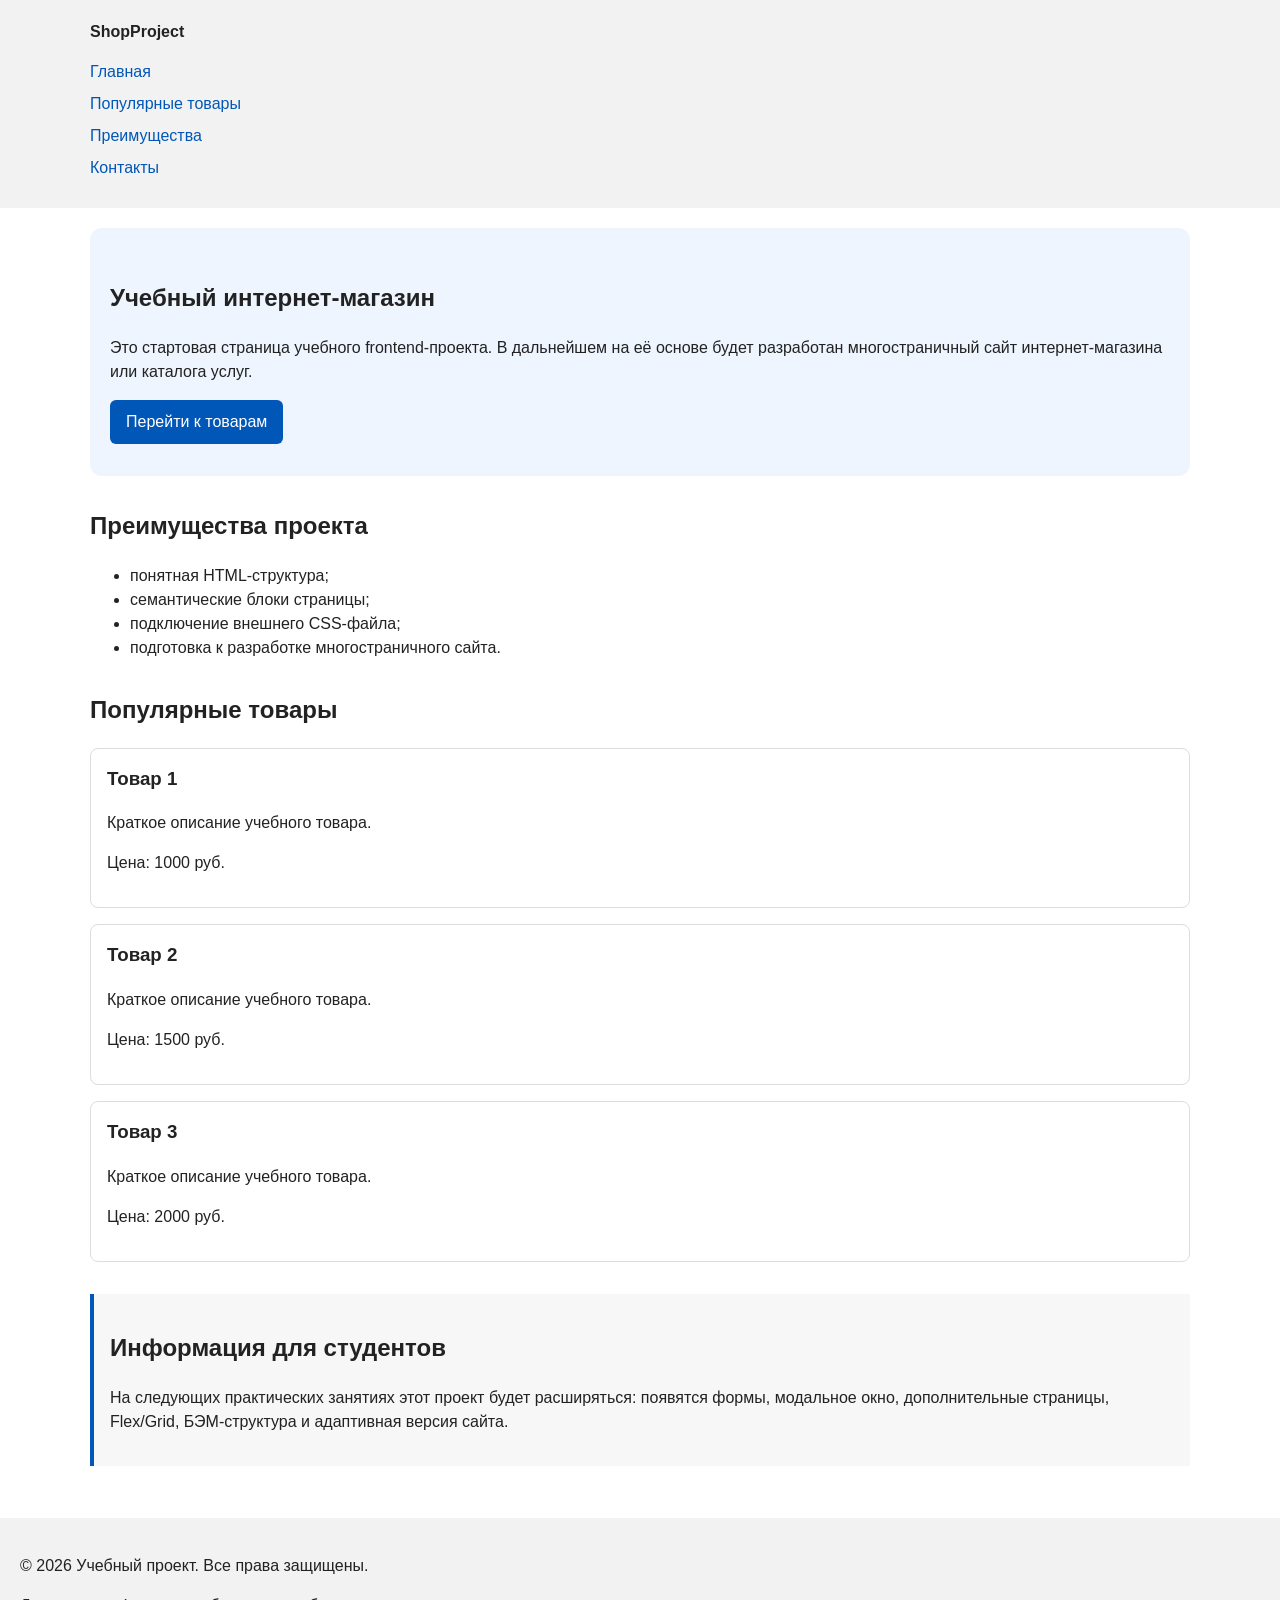
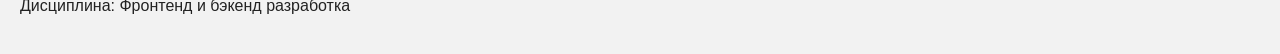
==== index.html @ 3f2da869 "feat: add semantic HTML structure and base CSS styles" ====
<!DOCTYPE html>
<html lang="ru">
<head>
  <meta charset="UTF-8">
  <meta name="viewport" content="width=device-width, initial-scale=1.0">
  <title>Каталог товаров</title>
  <link rel="stylesheet" href="css/style.css">
</head>
<body>
  <header>
    <div class="site-header">
      <a class="site-logo" href="index.html">ShopProject</a>

      <nav class="site-nav" aria-label="Основная навигация">
        <ul class="site-nav__list">
          <li><a href="index.html">Главная</a></li>
          <li><a href="#popular">Популярные товары</a></li>
          <li><a href="#advantages">Преимущества</a></li>
          <li><a href="#contacts">Контакты</a></li>
        </ul>
      </nav>
    </div>
  </header>

  <main>
    <!-- Основное содержимое страницы -->
    <section class="hero">
      <h1>Учебный интернет-магазин</h1>
        <p>
          Это стартовая страница учебного frontend-проекта.
          В дальнейшем на её основе будет разработан многостраничный сайт
          интернет-магазина или каталога услуг.
        </p>
      <a class="button" href="#popular">Перейти к товарам</a>
    </section>

    <section class="section" id="advantages">
      <h2>Преимущества проекта</h2>

      <ul class="advantages-list">
        <li>понятная HTML-структура;</li>
        <li>семантические блоки страницы;</li>
        <li>подключение внешнего CSS-файла;</li>
        <li>подготовка к разработке многостраничного сайта.</li>
      </ul>
    </section>
    
    <section class="section" id="popular">
      <h2>Популярные товары</h2>

      <article class="product-card">
        <h3>Товар 1</h3>
        <p>Краткое описание учебного товара.</p>
        <p>Цена: 1000 руб.</p>
      </article>

      <article class="product-card">
        <h3>Товар 2</h3>
        <p>Краткое описание учебного товара.</p>
        <p>Цена: 1500 руб.</p>
      </article>

      <article class="product-card">
        <h3>Товар 3</h3>
        <p>Краткое описание учебного товара.</p>
        <p>Цена: 2000 руб.</p>
      </article>
    </section>

    <aside class="aside-info">
      <h2>Информация для студентов</h2>
      <p>
        На следующих практических занятиях этот проект будет расширяться:
        появятся формы, модальное окно, дополнительные страницы, Flex/Grid,
        БЭМ-структура и адаптивная версия сайта.
      </p>
    </aside>

  </main>

  <footer id="contacts">
    <p>&copy; 2026 Учебный проект. Все права защищены.</p>
    <p>Дисциплина: Фронтенд и бэкенд разработка</p>
  </footer>
</body>
</html>
---- css/style.css ----
/* 
  Универсальное правило для всех элементов.
  border-box делает расчёт размеров более понятным:
  width включает content, padding и border.
*/
* {
  box-sizing: border-box;
}

/*
  Убираем стандартный внешний отступ браузера у body.
  Без этого вокруг страницы может появиться белая рамка.
*/
body {
  margin: 0;
  font-family: Arial, sans-serif;
  line-height: 1.5;
  color: #222222;
  background-color: #ffffff;
}

/*
  Задаём внутренние отступы для основных областей страницы.
  Это делает содержимое визуально отделённым от краёв окна браузера.
*/
header,
main,
footer {
  padding: 20px;
}

/*
  Оформляем шапку страницы.
  Пока используется простой светло-серый фон.
*/
header {
  background-color: #f2f2f2;
}

/*
  Оформляем подвал страницы тем же фоном,
  чтобы визуально отделить его от основного содержимого.
*/
footer {
  background-color: #f2f2f2;
}

/*
  Ограничиваем ширину содержимого шапки,
  чтобы оно не растягивалось слишком сильно на широких экранах.
*/
.site-header {
  max-width: 1100px;
  margin: 0 auto;
}

/*
  Оформляем текстовый логотип.
*/
.site-logo {
  font-weight: bold;
  text-decoration: none;
  color: #222222;
}

/*
  Убираем стандартные отступы и маркеры списка навигации.
*/
.site-nav__list {
  padding: 0;
  margin: 16px 0 0;
  list-style: none;
}

/*
  Добавляем расстояние между пунктами меню.
*/
.site-nav__list li {
  margin-bottom: 8px;
}

/*
  Оформляем ссылки меню.
*/
.site-nav__list a {
  color: #0057b8;
  text-decoration: none;
}

/*
  При наведении мыши подчёркиваем ссылку.
  Подробно состояния интерфейса будут рассмотрены в практической работе 1.7.
*/
.site-nav__list a:hover {
  text-decoration: underline;
}

/*
  Hero-блок — первый крупный блок страницы.
  Он визуально отделяется от остальных разделов фоном и отступами.
*/
.hero {
  max-width: 1100px;
  margin: 0 auto 32px;
  padding: 32px 20px;
  background-color: #eef5ff;
  border-radius: 12px;
}

/*
  Общий класс для разделов страницы.
*/
.section {
  max-width: 1100px;
  margin: 0 auto 32px;
}

/*
  Убираем лишний верхний отступ у заголовков разделов.
*/
.section h2 {
  margin-top: 0;
}

/*
  Карточка товара — самостоятельный блок.
  На следующих занятиях карточки будут доработаны и выстроены в сетку.
*/
.product-card {
  margin-bottom: 16px;
  padding: 16px;
  border: 1px solid #dddddd;
  border-radius: 8px;
  background-color: #ffffff;
}

/*
  Убираем лишний верхний отступ у заголовка карточки.
*/
.product-card h3 {
  margin-top: 0;
}

/*
  Пока это обычная ссылка, но визуально она оформляется как кнопка.
*/
.button {
  display: inline-block;
  padding: 10px 16px;
  color: #ffffff;
  background-color: #0057b8;
  text-decoration: none;
  border-radius: 6px;
}

/*
  Простое состояние наведения для кнопки.
*/
.button:hover {
  background-color: #003f86;
}

/*
  Дополнительный информационный блок.
*/
.aside-info {
  max-width: 1100px;
  margin: 0 auto 32px;
  padding: 16px;
  border-left: 4px solid #0057b8;
  background-color: #f7f7f7;
}
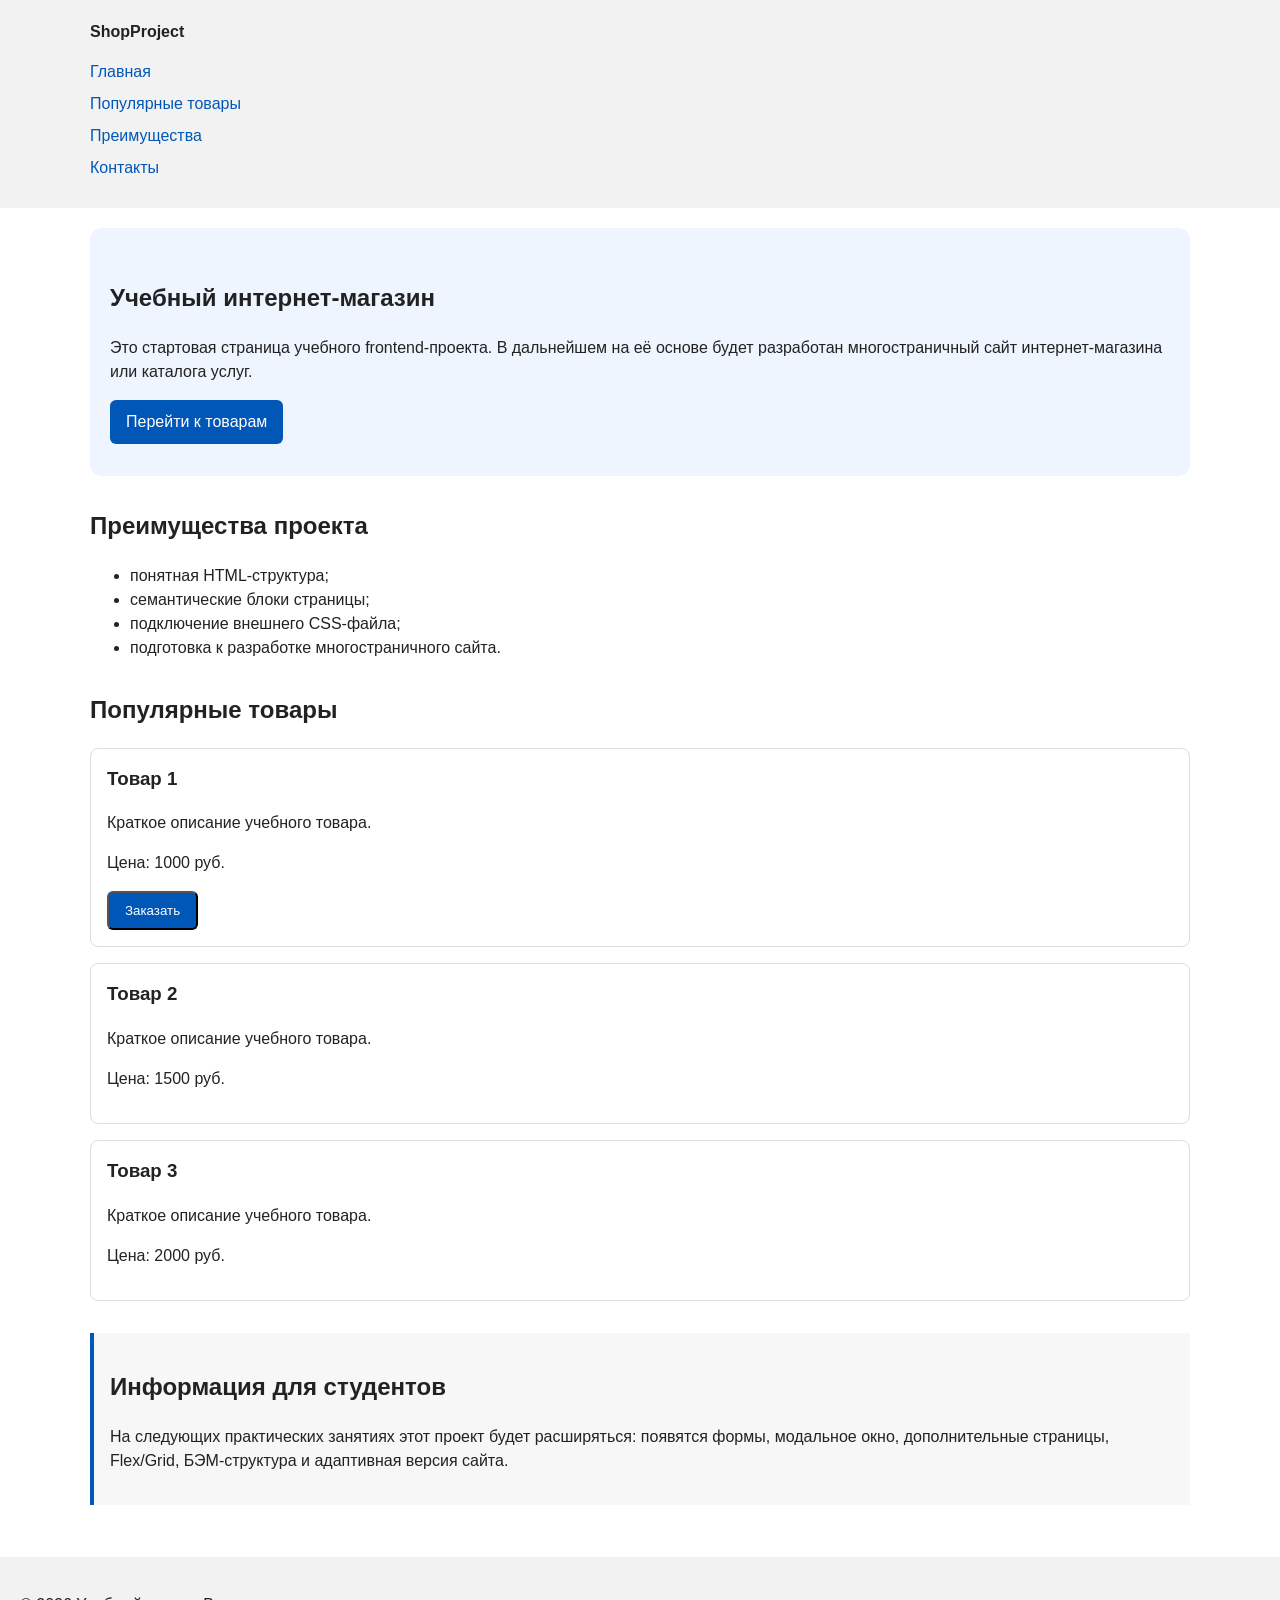
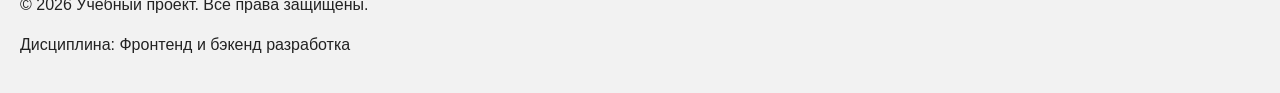
==== commit 4b81dcc9: "feat: add order form modal and validation" ====
--- a/index.html
+++ b/index.html
@@ -5,6 +5,7 @@
   <meta name="viewport" content="width=device-width, initial-scale=1.0">
   <title>Каталог товаров</title>
   <link rel="stylesheet" href="css/style.css">
+  <script src="js/main.js" defer></script>
 </head>
 <body>
   <header>
@@ -52,6 +53,10 @@
         <h3>Товар 1</h3>
         <p>Краткое описание учебного товара.</p>
         <p>Цена: 1000 руб.</p>
+        <button class="button product-card__button" type="button" data-product="Товар 1">
+          Заказать
+        </button>
+
       </article>
 
       <article class="product-card">
@@ -82,5 +87,103 @@
     <p>&copy; 2026 Учебный проект. Все права защищены.</p>
     <p>Дисциплина: Фронтенд и бэкенд разработка</p>
   </footer>
+
+  <dialog class="order-dialog" id="order-dialog" aria-labelledby="order-dialog-title">
+    <h2 id="order-dialog-title">Оформление заявки</h2>
+
+    <form class="order-form" id="order-form" action="#" method="post" novalidate>
+      <input id="selected-product" name="selected-product" type="hidden">
+
+      <div class="form-field">
+        <label for="order-name">Имя</label>
+        <input
+          id="order-name"
+          name="name"
+          type="text"
+          placeholder="Введите ваше имя"
+          minlength="2"
+          autocomplete="given-name"
+          required
+        >
+      </div>
+
+      <div class="form-field">
+        <label for="order-email">E-mail</label>
+        <input
+          id="order-email"
+          name="email"
+          type="email"
+          placeholder="example@mail.ru"
+          autocomplete="email"
+          required
+        >
+      </div>
+
+      <div class="form-field">
+        <label for="order-phone">Телефон</label>
+        <input
+          id="order-phone"
+          name="phone"
+          type="tel"
+          inputmode="tel"
+          placeholder="+7 (900) 000-00-00"
+          pattern="^\+7 \(\d{3}\) \d{3}-\d{2}-\d{2}$"
+          required
+        >
+        <small>Формат: +7 (900) 000-00-00</small>
+      </div>
+
+      <div class="form-field">
+        <label for="order-date">Дата связи</label>
+        <input
+          id="order-date"
+          name="date"
+          type="date"
+        >
+      </div>
+
+      <div class="form-field">
+        <label for="order-topic">Тема заявки</label>
+        <select id="order-topic" name="topic" required>
+          <option value="">Выберите тему</option>
+          <option value="product">Заказ товара</option>
+          <option value="consultation">Консультация</option>
+          <option value="delivery">Доставка</option>
+        </select>
+      </div>
+
+      <div class="form-field">
+        <label for="order-comment">Комментарий</label>
+        <textarea
+          id="order-comment"
+          name="comment"
+          rows="4"
+          placeholder="Укажите дополнительную информацию"
+        ></textarea>
+      </div>
+
+      <div class="form-field form-field--checkbox">
+        <label>
+          <input
+            id="order-agreement"
+            name="agreement"
+            type="checkbox"
+            required
+          >
+          Я согласен на обработку данных
+        </label>
+      </div>
+
+      <div class="form-actions">
+        <button type="button" id="close-order-dialog">Закрыть</button>
+        <button type="submit">Отправить заявку</button>
+      </div>
+    </form>
+  </dialog>
+
+  <p class="success-message" id="success-message" hidden>
+    Форма успешно отправлена!
+  </p>
+
 </body>
 </html>
--- a/css/style.css
+++ b/css/style.css
@@ -171,3 +171,105 @@
   background-color: #f7f7f7;
 }
 
+/*
+  Модальное окно.
+  Элемент dialog сам умеет открываться поверх страницы.
+*/
+.order-dialog {
+  width: min(100% - 32px, 560px);
+  padding: 24px;
+  border: none;
+  border-radius: 12px;
+}
+
+/*
+  Затемнение фона за модальным окном.
+*/
+.order-dialog::backdrop {
+  background-color: rgba(0, 0, 0, 0.5);
+}
+
+/*
+  Поле формы.
+  Каждый блок получает нижний отступ.
+*/
+.form-field {
+  margin-bottom: 16px;
+}
+
+/*
+  Подпись поля.
+*/
+.form-field label {
+  display: block;
+  margin-bottom: 6px;
+}
+
+/*
+  Основные поля формы.
+*/
+.form-field input,
+.form-field select,
+.form-field textarea {
+  width: 100%;
+  padding: 10px 12px;
+  border: 1px solid #cccccc;
+  border-radius: 6px;
+  font: inherit;
+}
+
+/*
+  Checkbox не должен занимать всю ширину.
+*/
+.form-field input[type="checkbox"] {
+  width: auto;
+}
+
+/*
+  Подсказка под полем телефона.
+*/
+.form-field small {
+  display: block;
+  margin-top: 4px;
+  color: #666666;
+}
+
+/*
+  Видимый фокус для клавиатурной навигации.
+*/
+.form-field input:focus-visible,
+.form-field select:focus-visible,
+.form-field textarea:focus-visible,
+.form-actions button:focus-visible {
+  outline: 2px solid #0057b8;
+  outline-offset: 2px;
+}
+
+/*
+  Подсветка ошибочных полей.
+  Атрибут aria-invalid будет добавляться через JavaScript.
+*/
+[aria-invalid="true"] {
+  border-color: #b00020;
+}
+
+/*
+  Кнопки формы.
+*/
+.form-actions {
+  display: flex;
+  gap: 12px;
+  margin-top: 20px;
+}
+
+/*
+  Сообщение об успешной отправке.
+*/
+.success-message {
+  max-width: 1100px;
+  margin: 24px auto;
+  padding: 16px;
+  border-left: 4px solid #168a2f;
+  background-color: #eefaf0;
+}
+
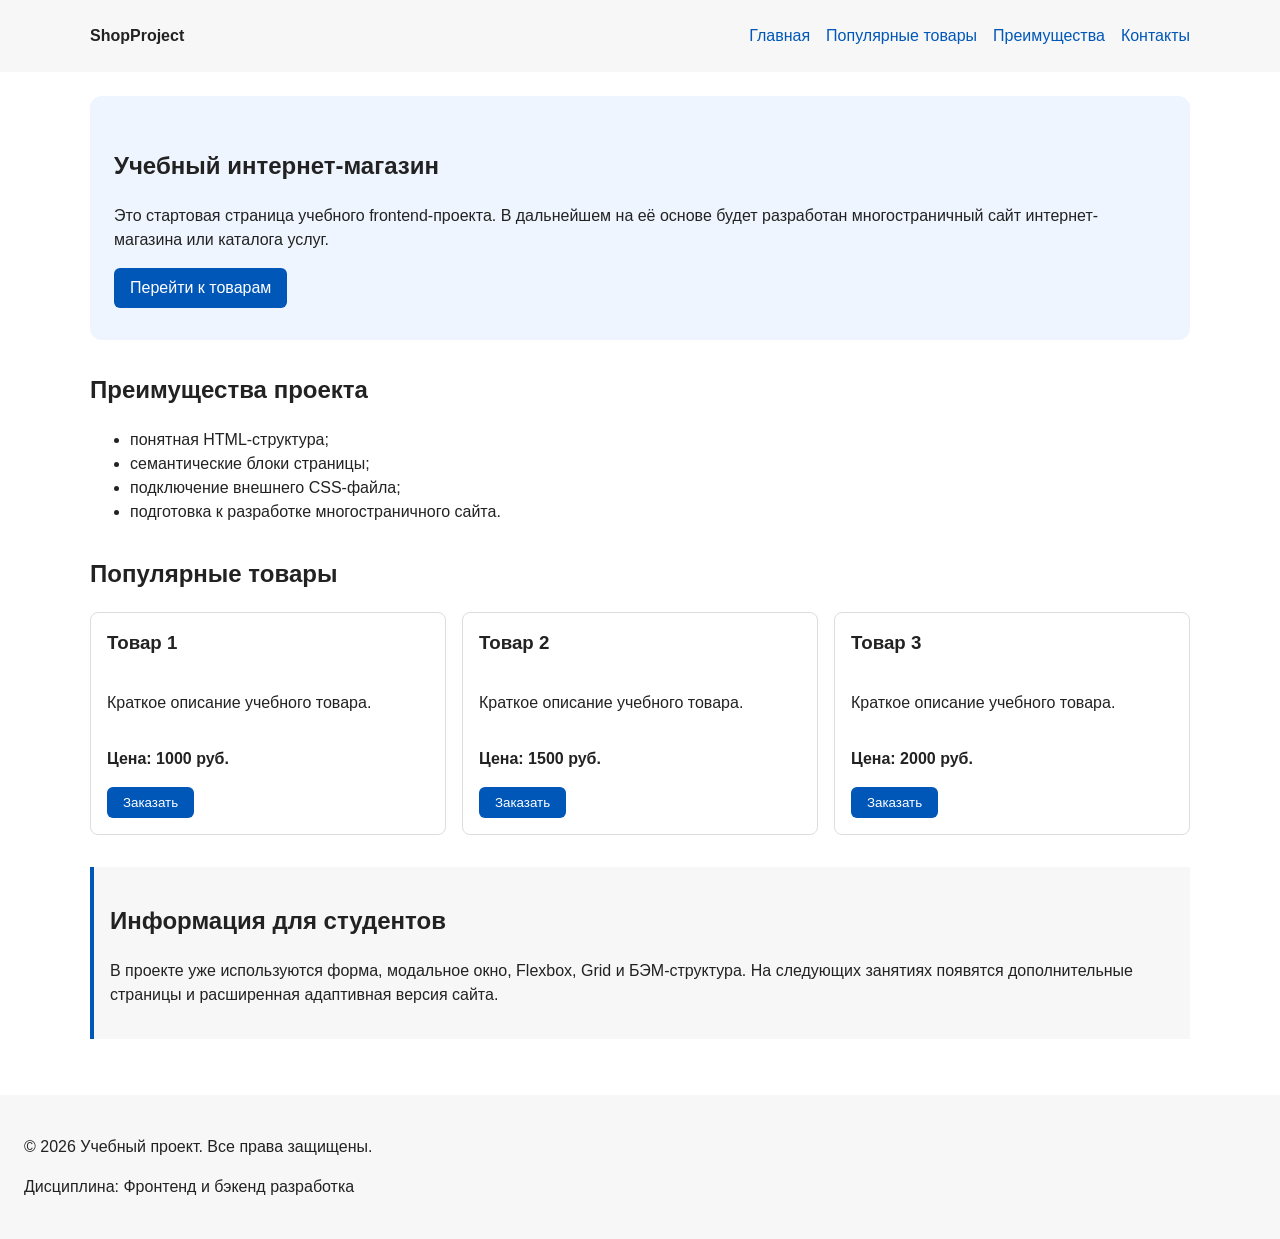
==== commit e6a8d001: "Add flexbox and BEM" ====
--- a/index.html
+++ b/index.html
@@ -49,35 +49,42 @@
     <section class="section" id="popular">
       <h2>Популярные товары</h2>
 
-      <article class="product-card">
-        <h3>Товар 1</h3>
-        <p>Краткое описание учебного товара.</p>
-        <p>Цена: 1000 руб.</p>
-        <button class="button product-card__button" type="button" data-product="Товар 1">
-          Заказать
-        </button>
+      <div class="products-grid">
+        <article class="product-card">
+          <h3 class="product-card__title">Товар 1</h3>
+          <p class="product-card__description">Краткое описание учебного товара.</p>
+          <p class="product-card__price">Цена: 1000 руб.</p>
+          <button class="button product-card__button" type="button" data-product="Товар 1">
+            Заказать
+          </button>
+        </article>
 
-      </article>
+        <article class="product-card">
+          <h3 class="product-card__title">Товар 2</h3>
+          <p class="product-card__description">Краткое описание учебного товара.</p>
+          <p class="product-card__price">Цена: 1500 руб.</p>
+          <button class="button product-card__button" type="button" data-product="Товар 2">
+            Заказать
+          </button>
+        </article>
 
-      <article class="product-card">
-        <h3>Товар 2</h3>
-        <p>Краткое описание учебного товара.</p>
-        <p>Цена: 1500 руб.</p>
-      </article>
-
-      <article class="product-card">
-        <h3>Товар 3</h3>
-        <p>Краткое описание учебного товара.</p>
-        <p>Цена: 2000 руб.</p>
-      </article>
+        <article class="product-card">
+          <h3 class="product-card__title">Товар 3</h3>
+          <p class="product-card__description">Краткое описание учебного товара.</p>
+          <p class="product-card__price">Цена: 2000 руб.</p>
+          <button class="button product-card__button" type="button" data-product="Товар 3">
+            Заказать
+          </button>
+        </article>
+      </div>
     </section>
 
     <aside class="aside-info">
       <h2>Информация для студентов</h2>
       <p>
-        На следующих практических занятиях этот проект будет расширяться:
-        появятся формы, модальное окно, дополнительные страницы, Flex/Grid,
-        БЭМ-структура и адаптивная версия сайта.
+        В проекте уже используются форма, модальное окно, Flexbox, Grid
+        и БЭМ-структура. На следующих занятиях появятся дополнительные
+        страницы и расширенная адаптивная версия сайта.
       </p>
     </aside>
 
--- a/css/style.css
+++ b/css/style.css
@@ -1,4 +1,44 @@
-/* 
+/* ===============================
+   1. Переменные проекта
+   =============================== */
+
+
+:root {
+  /* Основные цвета проекта */
+  --color-bg: #ffffff;
+  --color-text: #222222;
+  --color-muted: #666666;
+  --color-primary: #0057b8;
+  --color-primary-dark: #003f86;
+  --color-border: #dddddd;
+  --color-surface: #f7f7f7;
+  --color-surface-accent: #eef5ff;
+  --color-danger: #b00020;
+  --color-success: #168a2f;
+  --color-success-bg: #eefaf0;
+  --color-white: #ffffff;
+
+  /* Отступы */
+  --space-xs: 4px;
+  --space-sm: 8px;
+  --space-md: 16px;
+  --space-lg: 24px;
+  --space-xl: 32px;
+
+  /* Скругления */
+  --radius-sm: 6px;
+  --radius-md: 8px;
+  --radius-lg: 12px;
+
+  /* Размеры */
+  --container-width: 1100px;
+}
+
+/* ===============================
+   2. Базовые стили
+   =============================== */
+
+/*
   Универсальное правило для всех элементов.
   border-box делает расчёт размеров более понятным:
   width включает content, padding и border.
@@ -7,17 +47,14 @@
   box-sizing: border-box;
 }
 
-/*
-  Убираем стандартный внешний отступ браузера у body.
-  Без этого вокруг страницы может появиться белая рамка.
-*/
 body {
   margin: 0;
   font-family: Arial, sans-serif;
   line-height: 1.5;
-  color: #222222;
-  background-color: #ffffff;
-}
+  color: var(--color-text);
+  background-color: var(--color-bg);
+}
+
 
 /*
   Задаём внутренние отступы для основных областей страницы.
@@ -26,7 +63,7 @@
 header,
 main,
 footer {
-  padding: 20px;
+  padding: var(--space-lg);
 }
 
 /*
@@ -34,24 +71,43 @@
   Пока используется простой светло-серый фон.
 */
 header {
-  background-color: #f2f2f2;
-}
-
-/*
-  Оформляем подвал страницы тем же фоном,
-  чтобы визуально отделить его от основного содержимого.
-*/
+  background-color: var(--color-surface);
+}
+
 footer {
-  background-color: #f2f2f2;
-}
+  background-color: var(--color-surface);
+}
+
 
 /*
   Ограничиваем ширину содержимого шапки,
   чтобы оно не растягивалось слишком сильно на широких экранах.
 */
 .site-header {
-  max-width: 1100px;
+  display: flex;
+  flex-wrap: wrap;
+  align-items: center;
+  justify-content: space-between;
+  gap: var(--space-md);
+  max-width: var(--container-width);
   margin: 0 auto;
+}
+
+/* ===============================
+   3. Общие элементы интерфейса
+   =============================== */
+
+a {
+  color: var(--color-primary);
+}
+
+a:hover {
+  color: var(--color-primary-dark);
+}
+
+a:focus-visible {
+  outline: 2px solid var(--color-primary);
+  outline-offset: 3px;
 }
 
 /*
@@ -67,8 +123,11 @@
   Убираем стандартные отступы и маркеры списка навигации.
 */
 .site-nav__list {
+  display: flex;
+  flex-wrap: wrap;
+  gap: var(--space-md);
   padding: 0;
-  margin: 16px 0 0;
+  margin: 0;
   list-style: none;
 }
 
@@ -76,7 +135,7 @@
   Добавляем расстояние между пунктами меню.
 */
 .site-nav__list li {
-  margin-bottom: 8px;
+  margin: 0;
 }
 
 /*
@@ -95,81 +154,117 @@
   text-decoration: underline;
 }
 
+/* ===============================
+   4. Компоненты страницы
+   =============================== */
+
 /*
   Hero-блок — первый крупный блок страницы.
   Он визуально отделяется от остальных разделов фоном и отступами.
 */
 .hero {
-  max-width: 1100px;
-  margin: 0 auto 32px;
-  padding: 32px 20px;
-  background-color: #eef5ff;
-  border-radius: 12px;
-}
-
-/*
-  Общий класс для разделов страницы.
-*/
+  max-width: var(--container-width);
+  margin: 0 auto var(--space-xl);
+  padding: var(--space-xl) var(--space-lg);
+  background-color: var(--color-surface-accent);
+  border-radius: var(--radius-lg);
+}
+
 .section {
-  max-width: 1100px;
-  margin: 0 auto 32px;
-}
-
-/*
-  Убираем лишний верхний отступ у заголовков разделов.
-*/
+  max-width: var(--container-width);
+  margin: 0 auto var(--space-xl);
+}
+
 .section h2 {
   margin-top: 0;
 }
 
-/*
-  Карточка товара — самостоятельный блок.
-  На следующих занятиях карточки будут доработаны и выстроены в сетку.
+
+.products-grid {
+  display: grid;
+  grid-template-columns: repeat(auto-fit, minmax(220px, 1fr));
+  gap: var(--space-md);
+}
+
+/*
+  Карточка товара — самостоятельный БЭМ-блок.
+  Карточки выстроены в адаптивную Grid-сетку.
 */
 .product-card {
-  margin-bottom: 16px;
-  padding: 16px;
-  border: 1px solid #dddddd;
-  border-radius: 8px;
-  background-color: #ffffff;
-}
-
-/*
-  Убираем лишний верхний отступ у заголовка карточки.
-*/
-.product-card h3 {
+  display: flex;
+  flex-direction: column;
+  padding: var(--space-md);
+  border: 1px solid var(--color-border);
+  border-radius: var(--radius-md);
+  background-color: var(--color-bg);
+}
+
+.product-card:hover {
+  border-color: var(--color-primary);
+}
+
+.product-card__title {
   margin-top: 0;
 }
+
+.product-card__description {
+  flex-grow: 1;
+}
+
+.product-card__price {
+  font-weight: bold;
+}
+
+.product-card__button {
+  align-self: flex-start;
+  margin-top: auto;
+}
+
 
 /*
   Пока это обычная ссылка, но визуально она оформляется как кнопка.
 */
 .button {
   display: inline-block;
-  padding: 10px 16px;
-  color: #ffffff;
-  background-color: #0057b8;
+  padding: var(--space-sm) var(--space-md);
+  color: var(--color-white);
+  background-color: var(--color-primary);
   text-decoration: none;
-  border-radius: 6px;
-}
-
-/*
-  Простое состояние наведения для кнопки.
-*/
+  border: none;
+  border-radius: var(--radius-sm);
+  cursor: pointer;
+}
+
 .button:hover {
-  background-color: #003f86;
-}
+  background-color: var(--color-primary-dark);
+}
+
+.button:focus-visible {
+  outline: 2px solid var(--color-primary);
+  outline-offset: 3px;
+}
+
+.button:disabled {
+  opacity: 0.6;
+  cursor: not-allowed;
+}
+
 
 /*
   Дополнительный информационный блок.
 */
 .aside-info {
-  max-width: 1100px;
-  margin: 0 auto 32px;
-  padding: 16px;
-  border-left: 4px solid #0057b8;
-  background-color: #f7f7f7;
-}
+  max-width: var(--container-width);
+  margin: 0 auto var(--space-xl);
+  padding: var(--space-md);
+  border-left: 4px solid var(--color-primary);
+  background-color: var(--color-surface);
+}
+
+
+/* ===============================
+   5. Форма и модальное окно
+   =============================== */
 
 /*
   Модальное окно.
@@ -177,62 +272,62 @@
 */
 .order-dialog {
   width: min(100% - 32px, 560px);
-  padding: 24px;
+  padding: var(--space-lg);
   border: none;
-  border-radius: 12px;
-}
-
-/*
-  Затемнение фона за модальным окном.
-*/
+  border-radius: var(--radius-lg);
+}
+
 .order-dialog::backdrop {
   background-color: rgba(0, 0, 0, 0.5);
 }
 
-/*
-  Поле формы.
-  Каждый блок получает нижний отступ.
-*/
 .form-field {
-  margin-bottom: 16px;
-}
-
-/*
-  Подпись поля.
-*/
+  margin-bottom: var(--space-md);
+}
+
 .form-field label {
   display: block;
-  margin-bottom: 6px;
-}
-
-/*
-  Основные поля формы.
-*/
+  margin-bottom: var(--space-xs);
+}
+
 .form-field input,
 .form-field select,
 .form-field textarea {
   width: 100%;
   padding: 10px 12px;
-  border: 1px solid #cccccc;
-  border-radius: 6px;
+  border: 1px solid var(--color-border);
+  border-radius: var(--radius-sm);
   font: inherit;
 }
 
-/*
-  Checkbox не должен занимать всю ширину.
-*/
 .form-field input[type="checkbox"] {
   width: auto;
 }
 
-/*
-  Подсказка под полем телефона.
-*/
 .form-field small {
   display: block;
-  margin-top: 4px;
-  color: #666666;
-}
+  margin-top: var(--space-xs);
+  color: var(--color-muted);
+}
+
+.form-field input:hover,
+.form-field select:hover,
+.form-field textarea:hover {
+  border-color: var(--color-primary);
+}
+
+.form-field input:focus-visible,
+.form-field select:focus-visible,
+.form-field textarea:focus-visible,
+.form-actions button:focus-visible {
+  outline: 2px solid var(--color-primary);
+  outline-offset: 3px;
+}
+
+[aria-invalid="true"] {
+  border-color: var(--color-danger);
+}
+
 
 /*
   Видимый фокус для клавиатурной навигации.
@@ -266,10 +361,11 @@
   Сообщение об успешной отправке.
 */
 .success-message {
-  max-width: 1100px;
-  margin: 24px auto;
-  padding: 16px;
-  border-left: 4px solid #168a2f;
-  background-color: #eefaf0;
-}
-
+  max-width: var(--container-width);
+  margin: var(--space-lg) auto;
+  padding: var(--space-md);
+  border-left: 4px solid var(--color-success);
+  background-color: var(--color-success-bg);
+}
+
+
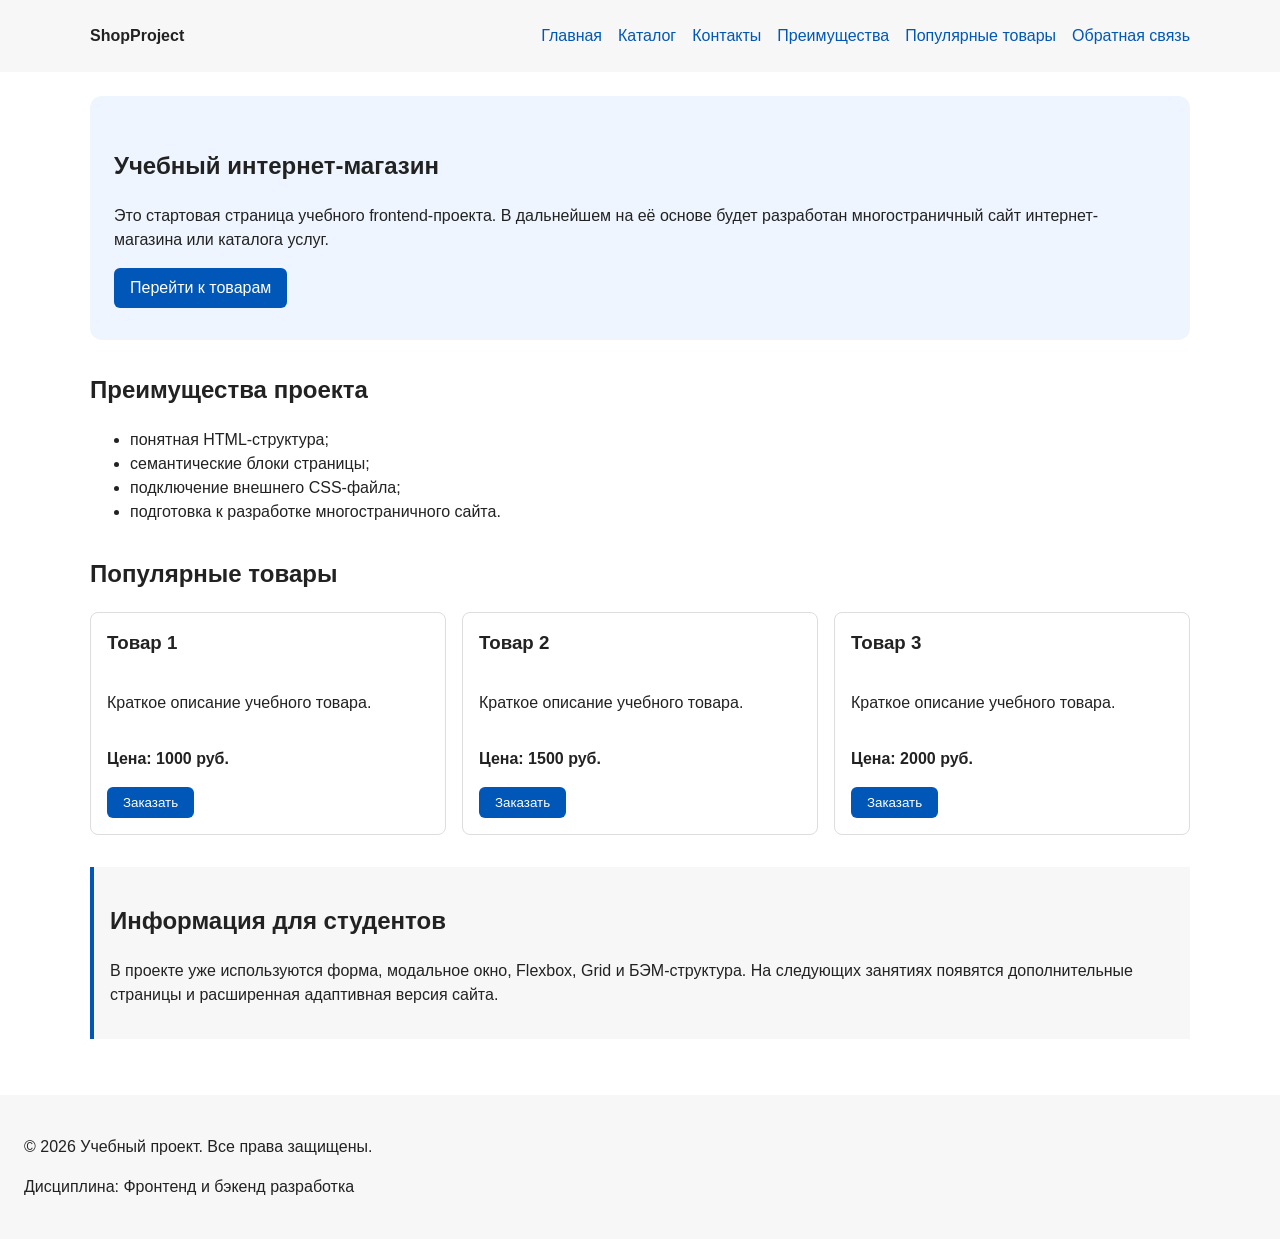
==== commit f6a2836e: "feat: add multi-page structure navigation and anchors" ====
--- a/index.html
+++ b/index.html
@@ -12,14 +12,21 @@
     <div class="site-header">
       <a class="site-logo" href="index.html">ShopProject</a>
 
+      <meta property="og:type" content="website">
+      <meta property="og:title" content="Учебный интернет-магазин">
+      <meta property="og:description" content="Учебный frontend-проект интернет-магазина.">
+      <meta property="og:image" content="https://username.github.io/kr1-html-css-shop/images/preview.jpg">
       <nav class="site-nav" aria-label="Основная навигация">
         <ul class="site-nav__list">
           <li><a href="index.html">Главная</a></li>
-          <li><a href="#popular">Популярные товары</a></li>
-          <li><a href="#advantages">Преимущества</a></li>
-          <li><a href="#contacts">Контакты</a></li>
+          <li><a href="catalog.html">Каталог</a></li>
+          <li><a href="contacts.html">Контакты</a></li>
+          <li><a href="index.html#advantages">Преимущества</a></li>
+          <li><a href="index.html#popular">Популярные товары</a></li>
+          <li><a href="index.html#contacts">Обратная связь</a></li>
         </ul>
       </nav>
+
     </div>
   </header>
 
--- a/css/style.css
+++ b/css/style.css
@@ -154,6 +154,23 @@
   text-decoration: underline;
 }
 
+.breadcrumbs {
+  max-width: var(--container-width);
+  margin: 0 auto var(--space-md);
+  font-size: 14px;
+  color: var(--color-muted);
+}
+
+.breadcrumbs a {
+  color: var(--color-primary);
+}
+
+.breadcrumbs span::before {
+  content: " / ";
+  color: var(--color-muted);
+}
+
+
 /* ===============================
    4. Компоненты страницы
    =============================== */
@@ -185,6 +202,16 @@
   grid-template-columns: repeat(auto-fit, minmax(220px, 1fr));
   gap: var(--space-md);
 }
+
+html {
+  scroll-behavior: smooth;
+}
+
+:target {
+  outline: 2px dashed var(--color-primary);
+  outline-offset: 4px;
+}
+
 
 /*
   Карточка товара — самостоятельный БЭМ-блок.
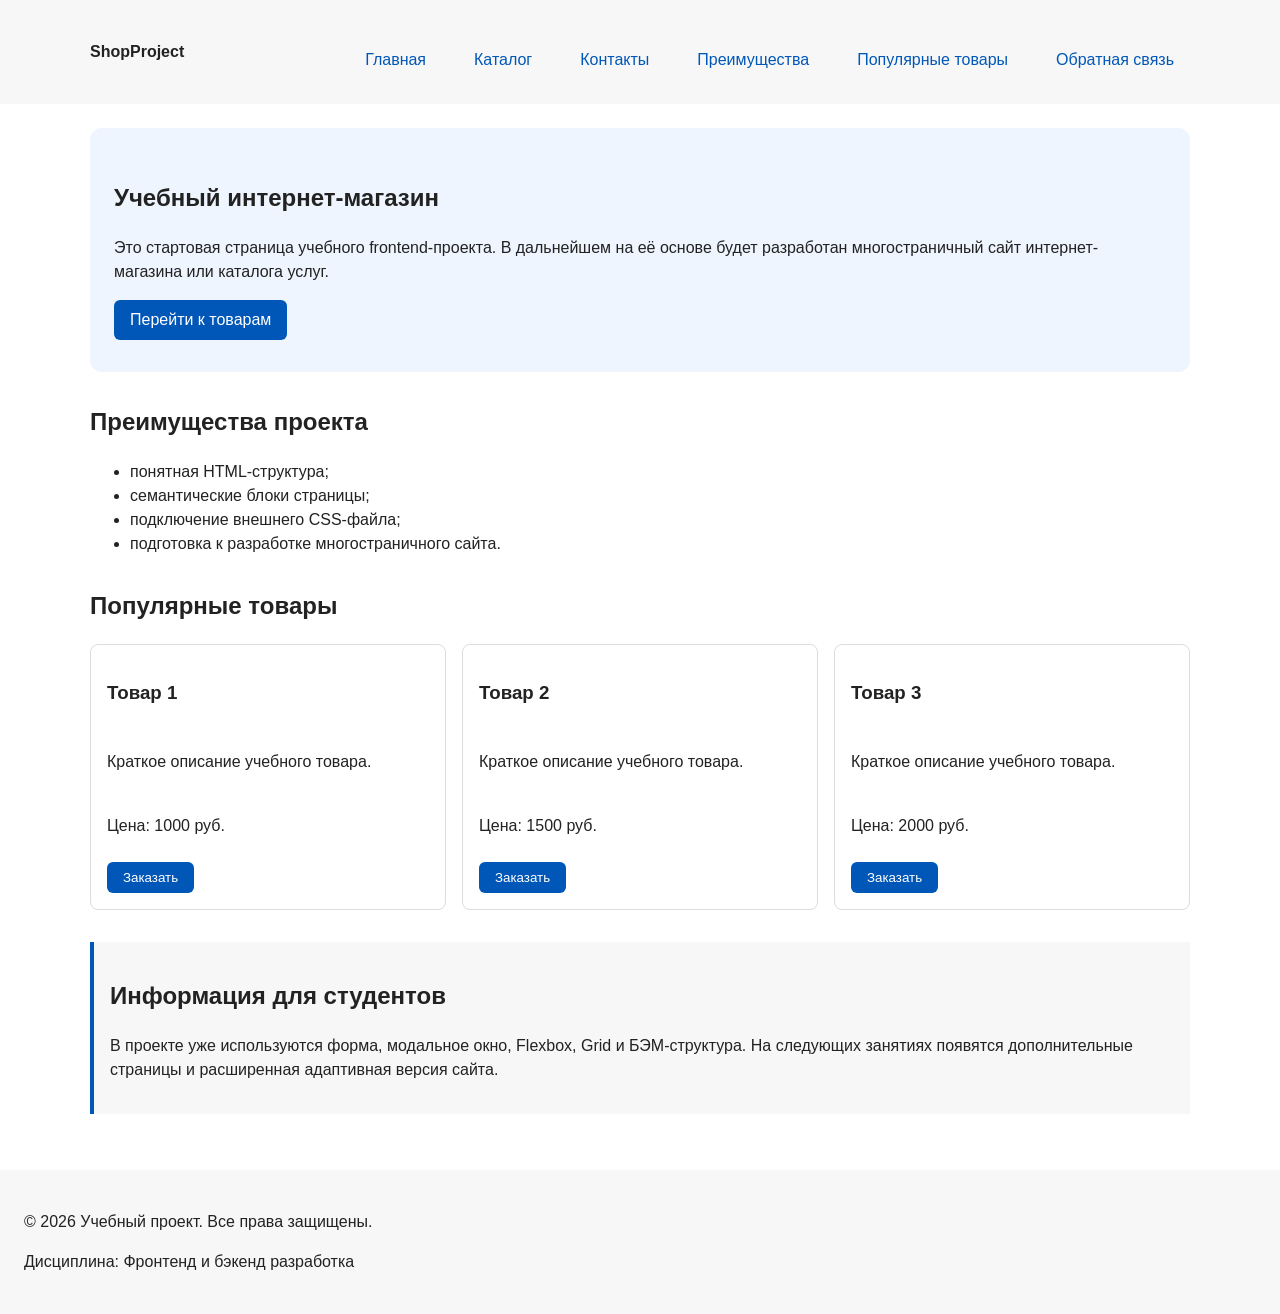
==== commit 10f57f65: "feat: add flex navigation and grid catalog layout" ====
--- a/index.html
+++ b/index.html
@@ -15,7 +15,7 @@
       <meta property="og:type" content="website">
       <meta property="og:title" content="Учебный интернет-магазин">
       <meta property="og:description" content="Учебный frontend-проект интернет-магазина.">
-      <meta property="og:image" content="https://username.github.io/kr1-html-css-shop/images/preview.jpg">
+      <meta property="og:image" content="https://jabrail059.github.io/kr1-html-css-shop/images/preview.jpg">
       <nav class="site-nav" aria-label="Основная навигация">
         <ul class="site-nav__list">
           <li><a href="index.html">Главная</a></li>
@@ -58,33 +58,34 @@
 
       <div class="products-grid">
         <article class="product-card">
-          <h3 class="product-card__title">Товар 1</h3>
-          <p class="product-card__description">Краткое описание учебного товара.</p>
-          <p class="product-card__price">Цена: 1000 руб.</p>
+          <h3>Товар 1</h3>
+          <p>Краткое описание учебного товара.</p>
+          <p>Цена: 1000 руб.</p>
           <button class="button product-card__button" type="button" data-product="Товар 1">
             Заказать
           </button>
         </article>
 
         <article class="product-card">
-          <h3 class="product-card__title">Товар 2</h3>
-          <p class="product-card__description">Краткое описание учебного товара.</p>
-          <p class="product-card__price">Цена: 1500 руб.</p>
+          <h3>Товар 2</h3>
+          <p>Краткое описание учебного товара.</p>
+          <p>Цена: 1500 руб.</p>
           <button class="button product-card__button" type="button" data-product="Товар 2">
             Заказать
           </button>
         </article>
 
         <article class="product-card">
-          <h3 class="product-card__title">Товар 3</h3>
-          <p class="product-card__description">Краткое описание учебного товара.</p>
-          <p class="product-card__price">Цена: 2000 руб.</p>
+          <h3>Товар 3</h3>
+          <p>Краткое описание учебного товара.</p>
+          <p>Цена: 2000 руб.</p>
           <button class="button product-card__button" type="button" data-product="Товар 3">
             Заказать
           </button>
         </article>
       </div>
     </section>
+
 
     <aside class="aside-info">
       <h2>Информация для студентов</h2>
--- a/css/style.css
+++ b/css/style.css
@@ -125,9 +125,11 @@
 .site-nav__list {
   display: flex;
   flex-wrap: wrap;
+  justify-content: center;
+  align-items: center;
   gap: var(--space-md);
   padding: 0;
-  margin: 0;
+  margin: var(--space-md) 0 0;
   list-style: none;
 }
 
@@ -142,17 +144,29 @@
   Оформляем ссылки меню.
 */
 .site-nav__list a {
-  color: #0057b8;
+  display: inline-block;
+  padding: var(--space-sm) var(--space-md);
+  color: var(--color-primary);
   text-decoration: none;
-}
+  border-radius: var(--radius-sm);
+}
+
+.products-grid {
+  display: grid;
+  grid-template-columns: repeat(3, 1fr);
+  gap: var(--space-lg);
+}
+
 
 /*
   При наведении мыши подчёркиваем ссылку.
   Подробно состояния интерфейса будут рассмотрены в практической работе 1.7.
 */
 .site-nav__list a:hover {
-  text-decoration: underline;
-}
+  color: var(--color-white);
+  background-color: var(--color-primary);
+}
+
 
 .breadcrumbs {
   max-width: var(--container-width);
@@ -220,12 +234,66 @@
 .product-card {
   display: flex;
   flex-direction: column;
+  gap: var(--space-sm);
+  margin-bottom: 0;
   padding: var(--space-md);
   border: 1px solid var(--color-border);
   border-radius: var(--radius-md);
   background-color: var(--color-bg);
 }
 
+.filters-form {
+  display: grid;
+  gap: var(--space-md);
+}
+
+.filters-form fieldset {
+  margin: 0;
+  padding: var(--space-md);
+  border: 1px solid var(--color-border);
+  border-radius: var(--radius-sm);
+}
+
+.filters-form legend {
+  font-weight: 700;
+}
+
+.filters-form label {
+  display: block;
+  margin-bottom: var(--space-sm);
+}
+
+.filters-form input[type="number"] {
+  width: 100%;
+  padding: 8px 10px;
+  border: 1px solid var(--color-border);
+  border-radius: var(--radius-sm);
+  font: inherit;
+}
+
+
+.catalog-layout {
+  max-width: var(--container-width);
+  margin: 0 auto var(--space-xl);
+  display: grid;
+  grid-template-columns: 260px 1fr;
+  grid-template-areas: "filters products";
+  gap: var(--space-lg);
+}
+
+.catalog-filters {
+  grid-area: filters;
+  padding: var(--space-md);
+  border: 1px solid var(--color-border);
+  border-radius: var(--radius-md);
+  background-color: var(--color-surface);
+}
+
+.catalog-products {
+  grid-area: products;
+}
+
+
 .product-card:hover {
   border-color: var(--color-primary);
 }
@@ -242,9 +310,9 @@
   font-weight: bold;
 }
 
-.product-card__button {
+.product-card .button {
+  margin-top: auto;
   align-self: flex-start;
-  margin-top: auto;
 }
 
 
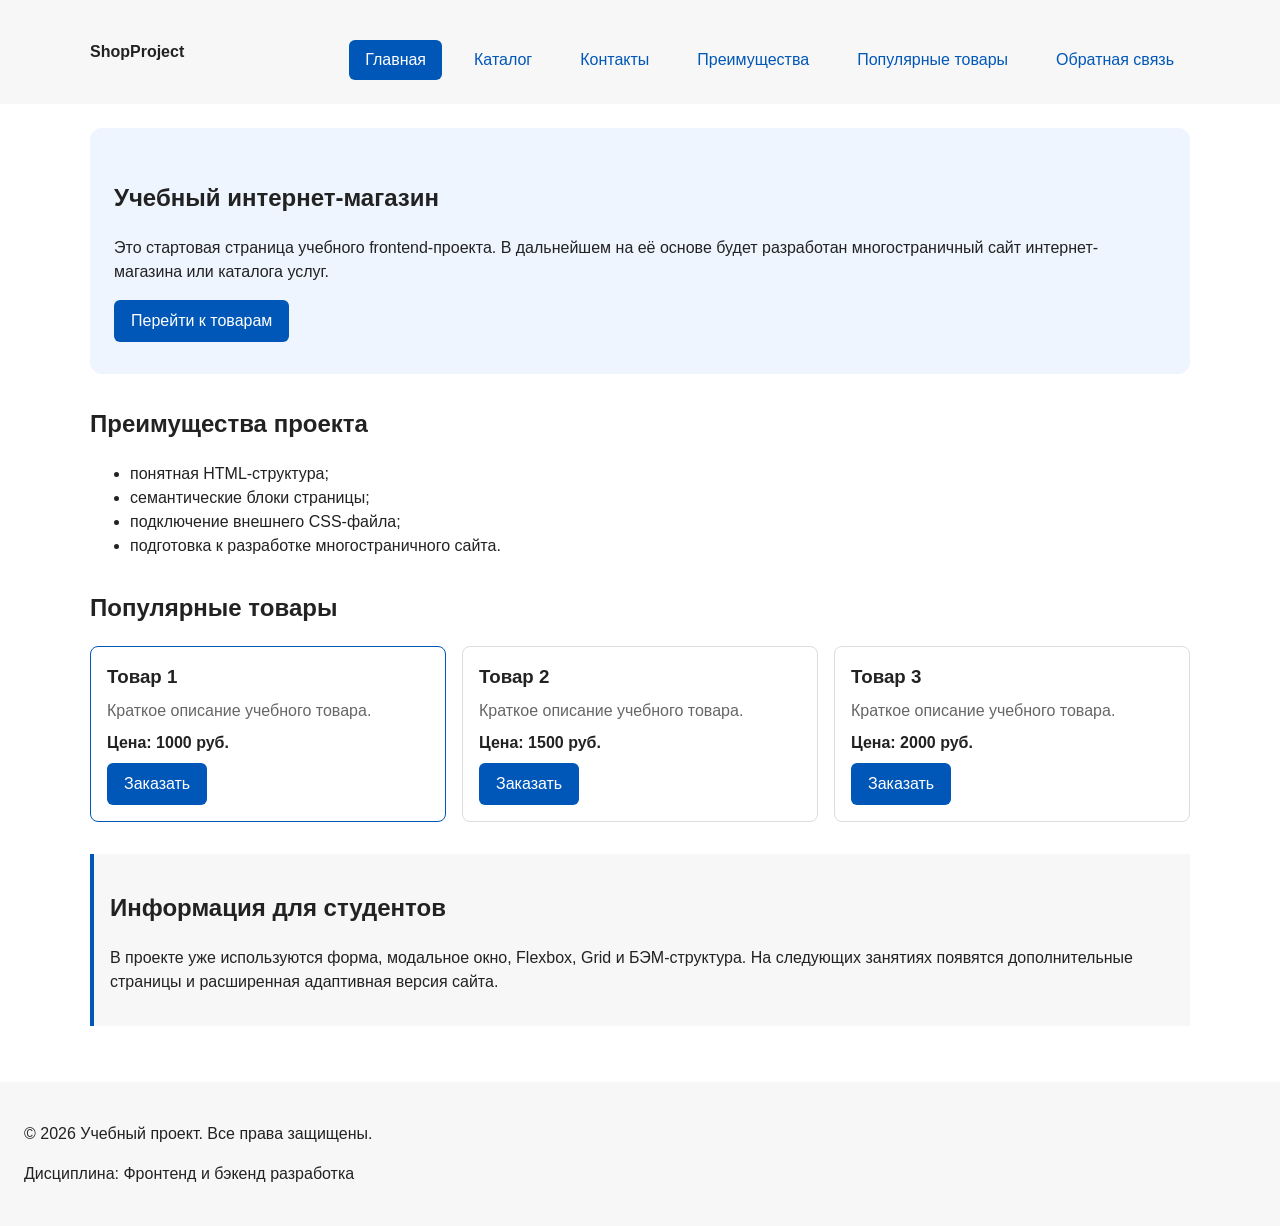
==== commit d2459063: "refactor: apply BEM naming to CSS classes" ====
--- a/index.html
+++ b/index.html
@@ -3,47 +3,45 @@
 <head>
   <meta charset="UTF-8">
   <meta name="viewport" content="width=device-width, initial-scale=1.0">
-  <title>Каталог товаров</title>
+  <title>Главная</title>
+  <meta property="og:type" content="website">
+  <meta property="og:title" content="Учебный интернет-магазин">
+  <meta property="og:description" content="Учебный frontend-проект интернет-магазина.">
+  <meta property="og:image" content="https://jabrail059.github.io/kr1-html-css-shop/images/preview.jpg">
   <link rel="stylesheet" href="css/style.css">
   <script src="js/main.js" defer></script>
 </head>
 <body>
-  <header>
-    <div class="site-header">
-      <a class="site-logo" href="index.html">ShopProject</a>
-
-      <meta property="og:type" content="website">
-      <meta property="og:title" content="Учебный интернет-магазин">
-      <meta property="og:description" content="Учебный frontend-проект интернет-магазина.">
-      <meta property="og:image" content="https://jabrail059.github.io/kr1-html-css-shop/images/preview.jpg">
+  <header class="site-header">
+    <div class="site-header__inner">
+      <a class="site-header__logo" href="index.html">ShopProject</a>
       <nav class="site-nav" aria-label="Основная навигация">
         <ul class="site-nav__list">
-          <li><a href="index.html">Главная</a></li>
-          <li><a href="catalog.html">Каталог</a></li>
-          <li><a href="contacts.html">Контакты</a></li>
-          <li><a href="index.html#advantages">Преимущества</a></li>
-          <li><a href="index.html#popular">Популярные товары</a></li>
-          <li><a href="index.html#contacts">Обратная связь</a></li>
+          <li class="site-nav__item"><a class="site-nav__link site-nav__link--active" href="index.html" aria-current="page">Главная</a></li>
+          <li class="site-nav__item"><a class="site-nav__link" href="catalog.html">Каталог</a></li>
+          <li class="site-nav__item"><a class="site-nav__link" href="contacts.html">Контакты</a></li>
+          <li class="site-nav__item"><a class="site-nav__link" href="index.html#advantages">Преимущества</a></li>
+          <li class="site-nav__item"><a class="site-nav__link" href="index.html#popular">Популярные товары</a></li>
+          <li class="site-nav__item"><a class="site-nav__link" href="index.html#contacts">Обратная связь</a></li>
         </ul>
       </nav>
-
     </div>
   </header>
 
   <main>
     <!-- Основное содержимое страницы -->
     <section class="hero">
-      <h1>Учебный интернет-магазин</h1>
-        <p>
-          Это стартовая страница учебного frontend-проекта.
-          В дальнейшем на её основе будет разработан многостраничный сайт
-          интернет-магазина или каталога услуг.
-        </p>
-      <a class="button" href="#popular">Перейти к товарам</a>
+      <h1 class="hero__title">Учебный интернет-магазин</h1>
+      <p class="hero__description">
+        Это стартовая страница учебного frontend-проекта.
+        В дальнейшем на её основе будет разработан многостраничный сайт
+        интернет-магазина или каталога услуг.
+      </p>
+      <a class="button button--primary hero__button" href="#popular">Перейти к товарам</a>
     </section>
 
     <section class="section" id="advantages">
-      <h2>Преимущества проекта</h2>
+      <h2 class="section__title">Преимущества проекта</h2>
 
       <ul class="advantages-list">
         <li>понятная HTML-структура;</li>
@@ -54,32 +52,32 @@
     </section>
     
     <section class="section" id="popular">
-      <h2>Популярные товары</h2>
+      <h2 class="section__title">Популярные товары</h2>
 
       <div class="products-grid">
-        <article class="product-card">
-          <h3>Товар 1</h3>
-          <p>Краткое описание учебного товара.</p>
-          <p>Цена: 1000 руб.</p>
-          <button class="button product-card__button" type="button" data-product="Товар 1">
+        <article class="product-card product-card--featured">
+          <h3 class="product-card__title">Товар 1</h3>
+          <p class="product-card__description">Краткое описание учебного товара.</p>
+          <p class="product-card__price">Цена: 1000 руб.</p>
+          <button class="button button--primary product-card__button" type="button" data-product="Товар 1">
             Заказать
           </button>
         </article>
 
         <article class="product-card">
-          <h3>Товар 2</h3>
-          <p>Краткое описание учебного товара.</p>
-          <p>Цена: 1500 руб.</p>
-          <button class="button product-card__button" type="button" data-product="Товар 2">
+          <h3 class="product-card__title">Товар 2</h3>
+          <p class="product-card__description">Краткое описание учебного товара.</p>
+          <p class="product-card__price">Цена: 1500 руб.</p>
+          <button class="button button--primary product-card__button" type="button" data-product="Товар 2">
             Заказать
           </button>
         </article>
 
         <article class="product-card">
-          <h3>Товар 3</h3>
-          <p>Краткое описание учебного товара.</p>
-          <p>Цена: 2000 руб.</p>
-          <button class="button product-card__button" type="button" data-product="Товар 3">
+          <h3 class="product-card__title">Товар 3</h3>
+          <p class="product-card__description">Краткое описание учебного товара.</p>
+          <p class="product-card__price">Цена: 2000 руб.</p>
+          <button class="button button--primary product-card__button" type="button" data-product="Товар 3">
             Заказать
           </button>
         </article>
@@ -88,8 +86,8 @@
 
 
     <aside class="aside-info">
-      <h2>Информация для студентов</h2>
-      <p>
+      <h2 class="aside-info__title">Информация для студентов</h2>
+      <p class="aside-info__text">
         В проекте уже используются форма, модальное окно, Flexbox, Grid
         и БЭМ-структура. На следующих занятиях появятся дополнительные
         страницы и расширенная адаптивная версия сайта.
@@ -98,20 +96,21 @@
 
   </main>
 
-  <footer id="contacts">
-    <p>&copy; 2026 Учебный проект. Все права защищены.</p>
-    <p>Дисциплина: Фронтенд и бэкенд разработка</p>
+  <footer class="site-footer" id="contacts">
+    <p class="site-footer__text">&copy; 2026 Учебный проект. Все права защищены.</p>
+    <p class="site-footer__text">Дисциплина: Фронтенд и бэкенд разработка</p>
   </footer>
 
   <dialog class="order-dialog" id="order-dialog" aria-labelledby="order-dialog-title">
-    <h2 id="order-dialog-title">Оформление заявки</h2>
+    <h2 class="order-dialog__title" id="order-dialog-title">Оформление заявки</h2>
 
     <form class="order-form" id="order-form" action="#" method="post" novalidate>
       <input id="selected-product" name="selected-product" type="hidden">
 
-      <div class="form-field">
-        <label for="order-name">Имя</label>
-        <input
+      <div class="order-form__field">
+        <label class="order-form__label" for="order-name">Имя</label>
+        <input
+          class="order-form__input"
           id="order-name"
           name="name"
           type="text"
@@ -122,9 +121,10 @@
         >
       </div>
 
-      <div class="form-field">
-        <label for="order-email">E-mail</label>
-        <input
+      <div class="order-form__field">
+        <label class="order-form__label" for="order-email">E-mail</label>
+        <input
+          class="order-form__input"
           id="order-email"
           name="email"
           type="email"
@@ -134,9 +134,10 @@
         >
       </div>
 
-      <div class="form-field">
-        <label for="order-phone">Телефон</label>
-        <input
+      <div class="order-form__field">
+        <label class="order-form__label" for="order-phone">Телефон</label>
+        <input
+          class="order-form__input"
           id="order-phone"
           name="phone"
           type="tel"
@@ -145,21 +146,22 @@
           pattern="^\+7 \(\d{3}\) \d{3}-\d{2}-\d{2}$"
           required
         >
-        <small>Формат: +7 (900) 000-00-00</small>
-      </div>
-
-      <div class="form-field">
-        <label for="order-date">Дата связи</label>
-        <input
+        <small class="order-form__hint">Формат: +7 (900) 000-00-00</small>
+      </div>
+
+      <div class="order-form__field">
+        <label class="order-form__label" for="order-date">Дата связи</label>
+        <input
+          class="order-form__input"
           id="order-date"
           name="date"
           type="date"
         >
       </div>
 
-      <div class="form-field">
-        <label for="order-topic">Тема заявки</label>
-        <select id="order-topic" name="topic" required>
+      <div class="order-form__field">
+        <label class="order-form__label" for="order-topic">Тема заявки</label>
+        <select class="order-form__select" id="order-topic" name="topic" required>
           <option value="">Выберите тему</option>
           <option value="product">Заказ товара</option>
           <option value="consultation">Консультация</option>
@@ -167,9 +169,10 @@
         </select>
       </div>
 
-      <div class="form-field">
-        <label for="order-comment">Комментарий</label>
+      <div class="order-form__field">
+        <label class="order-form__label" for="order-comment">Комментарий</label>
         <textarea
+          class="order-form__textarea"
           id="order-comment"
           name="comment"
           rows="4"
@@ -177,9 +180,10 @@
         ></textarea>
       </div>
 
-      <div class="form-field form-field--checkbox">
-        <label>
+      <div class="order-form__field">
+        <label class="order-form__label">
           <input
+            class="order-form__checkbox"
             id="order-agreement"
             name="agreement"
             type="checkbox"
@@ -189,9 +193,9 @@
         </label>
       </div>
 
-      <div class="form-actions">
-        <button type="button" id="close-order-dialog">Закрыть</button>
-        <button type="submit">Отправить заявку</button>
+      <div class="order-form__actions">
+        <button class="button button--secondary" type="button" id="close-order-dialog">Закрыть</button>
+        <button class="button button--primary" type="submit">Отправить заявку</button>
       </div>
     </form>
   </dialog>
@@ -201,4 +205,4 @@
   </p>
 
 </body>
-</html>+</html>
--- a/css/style.css
+++ b/css/style.css
@@ -1,10 +1,5 @@
-/* ===============================
-   1. Переменные проекта
-   =============================== */
-
-
+/* Дизайн-токены */
 :root {
-  /* Основные цвета проекта */
   --color-bg: #ffffff;
   --color-text: #222222;
   --color-muted: #666666;
@@ -17,36 +12,20 @@
   --color-success: #168a2f;
   --color-success-bg: #eefaf0;
   --color-white: #ffffff;
-
-  /* Отступы */
   --space-xs: 4px;
   --space-sm: 8px;
   --space-md: 16px;
   --space-lg: 24px;
   --space-xl: 32px;
-
-  /* Скругления */
   --radius-sm: 6px;
   --radius-md: 8px;
   --radius-lg: 12px;
-
-  /* Размеры */
   --container-width: 1100px;
 }
 
-/* ===============================
-   2. Базовые стили
-   =============================== */
-
-/*
-  Универсальное правило для всех элементов.
-  border-box делает расчёт размеров более понятным:
-  width включает content, padding и border.
-*/
-* {
-  box-sizing: border-box;
-}
-
+/* Базовые стили */
+* { box-sizing: border-box; }
+html { scroll-behavior: smooth; }
 body {
   margin: 0;
   font-family: Arial, sans-serif;
@@ -54,36 +33,27 @@
   color: var(--color-text);
   background-color: var(--color-bg);
 }
-
-
-/*
-  Задаём внутренние отступы для основных областей страницы.
-  Это делает содержимое визуально отделённым от краёв окна браузера.
-*/
-header,
-main,
-footer {
+main { padding: var(--space-lg); }
+a { color: var(--color-primary); }
+a:hover { color: var(--color-primary-dark); }
+a:focus-visible {
+  outline: 2px solid var(--color-primary);
+  outline-offset: 3px;
+}
+:target {
+  outline: 2px dashed var(--color-primary);
+  outline-offset: 4px;
+}
+
+/* Шапка и навигация */
+.site-header {
+  position: sticky;
+  top: 0;
+  z-index: 1000;
   padding: var(--space-lg);
-}
-
-/*
-  Оформляем шапку страницы.
-  Пока используется простой светло-серый фон.
-*/
-header {
-  background-color: var(--color-surface);
-}
-
-footer {
-  background-color: var(--color-surface);
-}
-
-
-/*
-  Ограничиваем ширину содержимого шапки,
-  чтобы оно не растягивалось слишком сильно на широких экранах.
-*/
-.site-header {
+  background-color: var(--color-surface);
+}
+.site-header__inner {
   display: flex;
   flex-wrap: wrap;
   align-items: center;
@@ -92,36 +62,11 @@
   max-width: var(--container-width);
   margin: 0 auto;
 }
-
-/* ===============================
-   3. Общие элементы интерфейса
-   =============================== */
-
-a {
-  color: var(--color-primary);
-}
-
-a:hover {
-  color: var(--color-primary-dark);
-}
-
-a:focus-visible {
-  outline: 2px solid var(--color-primary);
-  outline-offset: 3px;
-}
-
-/*
-  Оформляем текстовый логотип.
-*/
-.site-logo {
-  font-weight: bold;
+.site-header__logo {
+  font-weight: 700;
+  color: var(--color-text);
   text-decoration: none;
-  color: #222222;
-}
-
-/*
-  Убираем стандартные отступы и маркеры списка навигации.
-*/
+}
 .site-nav__list {
   display: flex;
   flex-wrap: wrap;
@@ -132,67 +77,36 @@
   margin: var(--space-md) 0 0;
   list-style: none;
 }
-
-/*
-  Добавляем расстояние между пунктами меню.
-*/
-.site-nav__list li {
-  margin: 0;
-}
-
-/*
-  Оформляем ссылки меню.
-*/
-.site-nav__list a {
+.site-nav__item { margin: 0; }
+.site-nav__link {
   display: inline-block;
   padding: var(--space-sm) var(--space-md);
   color: var(--color-primary);
   text-decoration: none;
   border-radius: var(--radius-sm);
 }
-
-.products-grid {
-  display: grid;
-  grid-template-columns: repeat(3, 1fr);
-  gap: var(--space-lg);
-}
-
-
-/*
-  При наведении мыши подчёркиваем ссылку.
-  Подробно состояния интерфейса будут рассмотрены в практической работе 1.7.
-*/
-.site-nav__list a:hover {
+.site-nav__link:hover,
+.site-nav__link--active {
   color: var(--color-white);
   background-color: var(--color-primary);
 }
-
-
+.site-nav__link:focus-visible {
+  outline: 2px solid var(--color-primary);
+  outline-offset: 3px;
+}
+
+/* Общие компоненты страниц */
 .breadcrumbs {
   max-width: var(--container-width);
   margin: 0 auto var(--space-md);
   font-size: 14px;
   color: var(--color-muted);
 }
-
-.breadcrumbs a {
-  color: var(--color-primary);
-}
-
-.breadcrumbs span::before {
+.breadcrumbs__link { color: var(--color-primary); }
+.breadcrumbs__current::before {
   content: " / ";
   color: var(--color-muted);
 }
-
-
-/* ===============================
-   4. Компоненты страницы
-   =============================== */
-
-/*
-  Hero-блок — первый крупный блок страницы.
-  Он визуально отделяется от остальных разделов фоном и отступами.
-*/
 .hero {
   max-width: var(--container-width);
   margin: 0 auto var(--space-xl);
@@ -200,37 +114,16 @@
   background-color: var(--color-surface-accent);
   border-radius: var(--radius-lg);
 }
-
 .section {
   max-width: var(--container-width);
   margin: 0 auto var(--space-xl);
 }
-
-.section h2 {
-  margin-top: 0;
-}
-
-
+.section__title { margin-top: 0; }
 .products-grid {
   display: grid;
   grid-template-columns: repeat(auto-fit, minmax(220px, 1fr));
   gap: var(--space-md);
 }
-
-html {
-  scroll-behavior: smooth;
-}
-
-:target {
-  outline: 2px dashed var(--color-primary);
-  outline-offset: 4px;
-}
-
-
-/*
-  Карточка товара — самостоятельный БЭМ-блок.
-  Карточки выстроены в адаптивную Grid-сетку.
-*/
 .product-card {
   display: flex;
   flex-direction: column;
@@ -241,46 +134,78 @@
   border-radius: var(--radius-md);
   background-color: var(--color-bg);
 }
-
-.filters-form {
-  display: grid;
-  gap: var(--space-md);
-}
-
-.filters-form fieldset {
-  margin: 0;
-  padding: var(--space-md);
-  border: 1px solid var(--color-border);
-  border-radius: var(--radius-sm);
-}
-
-.filters-form legend {
+.product-card:hover,
+.product-card--featured { border-color: var(--color-primary); }
+.product-card__title { margin: 0; }
+.product-card__description {
+  flex-grow: 1;
+  margin: 0;
+  color: var(--color-muted);
+}
+.product-card__price {
+  margin: 0;
   font-weight: 700;
 }
-
-.filters-form label {
-  display: block;
-  margin-bottom: var(--space-sm);
-}
-
-.filters-form input[type="number"] {
-  width: 100%;
-  padding: 8px 10px;
-  border: 1px solid var(--color-border);
+.product-card__button {
+  align-self: flex-start;
+  margin-top: auto;
+}
+.button {
+  display: inline-block;
+  padding: var(--space-sm) var(--space-md);
+  border: 1px solid transparent;
   border-radius: var(--radius-sm);
   font: inherit;
-}
-
-
+  text-decoration: none;
+  cursor: pointer;
+}
+.button--primary {
+  color: var(--color-white);
+  background-color: var(--color-primary);
+}
+.button--primary:hover {
+  color: var(--color-white);
+  background-color: var(--color-primary-dark);
+}
+.button--secondary {
+  color: var(--color-primary);
+  background-color: transparent;
+  border-color: var(--color-primary);
+}
+.button--secondary:hover {
+  color: var(--color-white);
+  background-color: var(--color-primary);
+}
+.button:focus-visible {
+  outline: 2px solid var(--color-primary);
+  outline-offset: 3px;
+}
+.button:disabled,
+.button--disabled {
+  opacity: 0.6;
+  cursor: not-allowed;
+}
+.aside-info {
+  max-width: var(--container-width);
+  margin: 0 auto var(--space-xl);
+  padding: var(--space-md);
+  border-left: 4px solid var(--color-primary);
+  background-color: var(--color-surface);
+}
+.site-footer {
+  padding: var(--space-lg);
+  background-color: var(--color-surface);
+}
+
+/* Каталог */
 .catalog-layout {
-  max-width: var(--container-width);
-  margin: 0 auto var(--space-xl);
   display: grid;
   grid-template-columns: 260px 1fr;
   grid-template-areas: "filters products";
   gap: var(--space-lg);
-}
-
+  max-width: var(--container-width);
+  margin: 0 auto var(--space-xl);
+}
 .catalog-filters {
   grid-area: filters;
   padding: var(--space-md);
@@ -288,173 +213,80 @@
   border-radius: var(--radius-md);
   background-color: var(--color-surface);
 }
-
-.catalog-products {
-  grid-area: products;
-}
-
-
-.product-card:hover {
-  border-color: var(--color-primary);
-}
-
-.product-card__title {
-  margin-top: 0;
-}
-
-.product-card__description {
-  flex-grow: 1;
-}
-
-.product-card__price {
-  font-weight: bold;
-}
-
-.product-card .button {
-  margin-top: auto;
-  align-self: flex-start;
-}
-
-
-/*
-  Пока это обычная ссылка, но визуально она оформляется как кнопка.
-*/
-.button {
-  display: inline-block;
-  padding: var(--space-sm) var(--space-md);
-  color: var(--color-white);
-  background-color: var(--color-primary);
-  text-decoration: none;
-  border: none;
-  border-radius: var(--radius-sm);
-  cursor: pointer;
-}
-
-.button:hover {
-  background-color: var(--color-primary-dark);
-}
-
-.button:focus-visible {
-  outline: 2px solid var(--color-primary);
-  outline-offset: 3px;
-}
-
-.button:disabled {
-  opacity: 0.6;
-  cursor: not-allowed;
-}
-
-
-/*
-  Дополнительный информационный блок.
-*/
-.aside-info {
-  max-width: var(--container-width);
-  margin: 0 auto var(--space-xl);
-  padding: var(--space-md);
-  border-left: 4px solid var(--color-primary);
-  background-color: var(--color-surface);
-}
-
-
-/* ===============================
-   5. Форма и модальное окно
-   =============================== */
-
-/*
-  Модальное окно.
-  Элемент dialog сам умеет открываться поверх страницы.
-*/
+.catalog-filters__form {
+  display: grid;
+  gap: var(--space-md);
+}
+.catalog-filters__group {
+  margin: 0;
+  padding: var(--space-md);
+  border: 1px solid var(--color-border);
+  border-radius: var(--radius-sm);
+}
+.catalog-filters__legend { font-weight: 700; }
+.catalog-filters__label {
+  display: block;
+  margin-bottom: var(--space-sm);
+}
+.catalog-filters__input {
+  width: 100%;
+  padding: 8px 10px;
+  border: 1px solid var(--color-border);
+  border-radius: var(--radius-sm);
+  font: inherit;
+}
+.catalog-products { grid-area: products; }
+
+/* Диалог и форма заявки */
 .order-dialog {
   width: min(100% - 32px, 560px);
   padding: var(--space-lg);
   border: none;
   border-radius: var(--radius-lg);
 }
-
-.order-dialog::backdrop {
-  background-color: rgba(0, 0, 0, 0.5);
-}
-
-.form-field {
-  margin-bottom: var(--space-md);
-}
-
-.form-field label {
+.order-dialog::backdrop { background-color: rgba(0, 0, 0, 0.5); }
+.order-dialog__title { margin-top: 0; }
+.order-form__field { margin-bottom: var(--space-md); }
+.order-form__label {
   display: block;
   margin-bottom: var(--space-xs);
 }
-
-.form-field input,
-.form-field select,
-.form-field textarea {
+.order-form__input,
+.order-form__select,
+.order-form__textarea {
   width: 100%;
   padding: 10px 12px;
   border: 1px solid var(--color-border);
   border-radius: var(--radius-sm);
   font: inherit;
 }
-
-.form-field input[type="checkbox"] {
-  width: auto;
-}
-
-.form-field small {
+.order-form__checkbox { width: auto; }
+.order-form__hint {
   display: block;
   margin-top: var(--space-xs);
   color: var(--color-muted);
 }
-
-.form-field input:hover,
-.form-field select:hover,
-.form-field textarea:hover {
-  border-color: var(--color-primary);
-}
-
-.form-field input:focus-visible,
-.form-field select:focus-visible,
-.form-field textarea:focus-visible,
-.form-actions button:focus-visible {
-  outline: 2px solid var(--color-primary);
-  outline-offset: 3px;
-}
-
-[aria-invalid="true"] {
+.order-form__input:hover,
+.order-form__select:hover,
+.order-form__textarea:hover { border-color: var(--color-primary); }
+.order-form__input:focus-visible,
+.order-form__select:focus-visible,
+.order-form__textarea:focus-visible {
+  outline: 2px solid var(--color-primary);
+  outline-offset: 3px;
+}
+.order-form__input[aria-invalid="true"],
+.order-form__select[aria-invalid="true"],
+.order-form__textarea[aria-invalid="true"],
+.order-form__checkbox[aria-invalid="true"] {
   border-color: var(--color-danger);
-}
-
-
-/*
-  Видимый фокус для клавиатурной навигации.
-*/
-.form-field input:focus-visible,
-.form-field select:focus-visible,
-.form-field textarea:focus-visible,
-.form-actions button:focus-visible {
-  outline: 2px solid #0057b8;
-  outline-offset: 2px;
-}
-
-/*
-  Подсветка ошибочных полей.
-  Атрибут aria-invalid будет добавляться через JavaScript.
-*/
-[aria-invalid="true"] {
-  border-color: #b00020;
-}
-
-/*
-  Кнопки формы.
-*/
-.form-actions {
-  display: flex;
-  gap: 12px;
-  margin-top: 20px;
-}
-
-/*
-  Сообщение об успешной отправке.
-*/
+  outline-color: var(--color-danger);
+}
+.order-form__actions {
+  display: flex;
+  gap: var(--space-md);
+  margin-top: var(--space-lg);
+}
 .success-message {
   max-width: var(--container-width);
   margin: var(--space-lg) auto;
@@ -462,5 +294,3 @@
   border-left: 4px solid var(--color-success);
   background-color: var(--color-success-bg);
 }
-
-
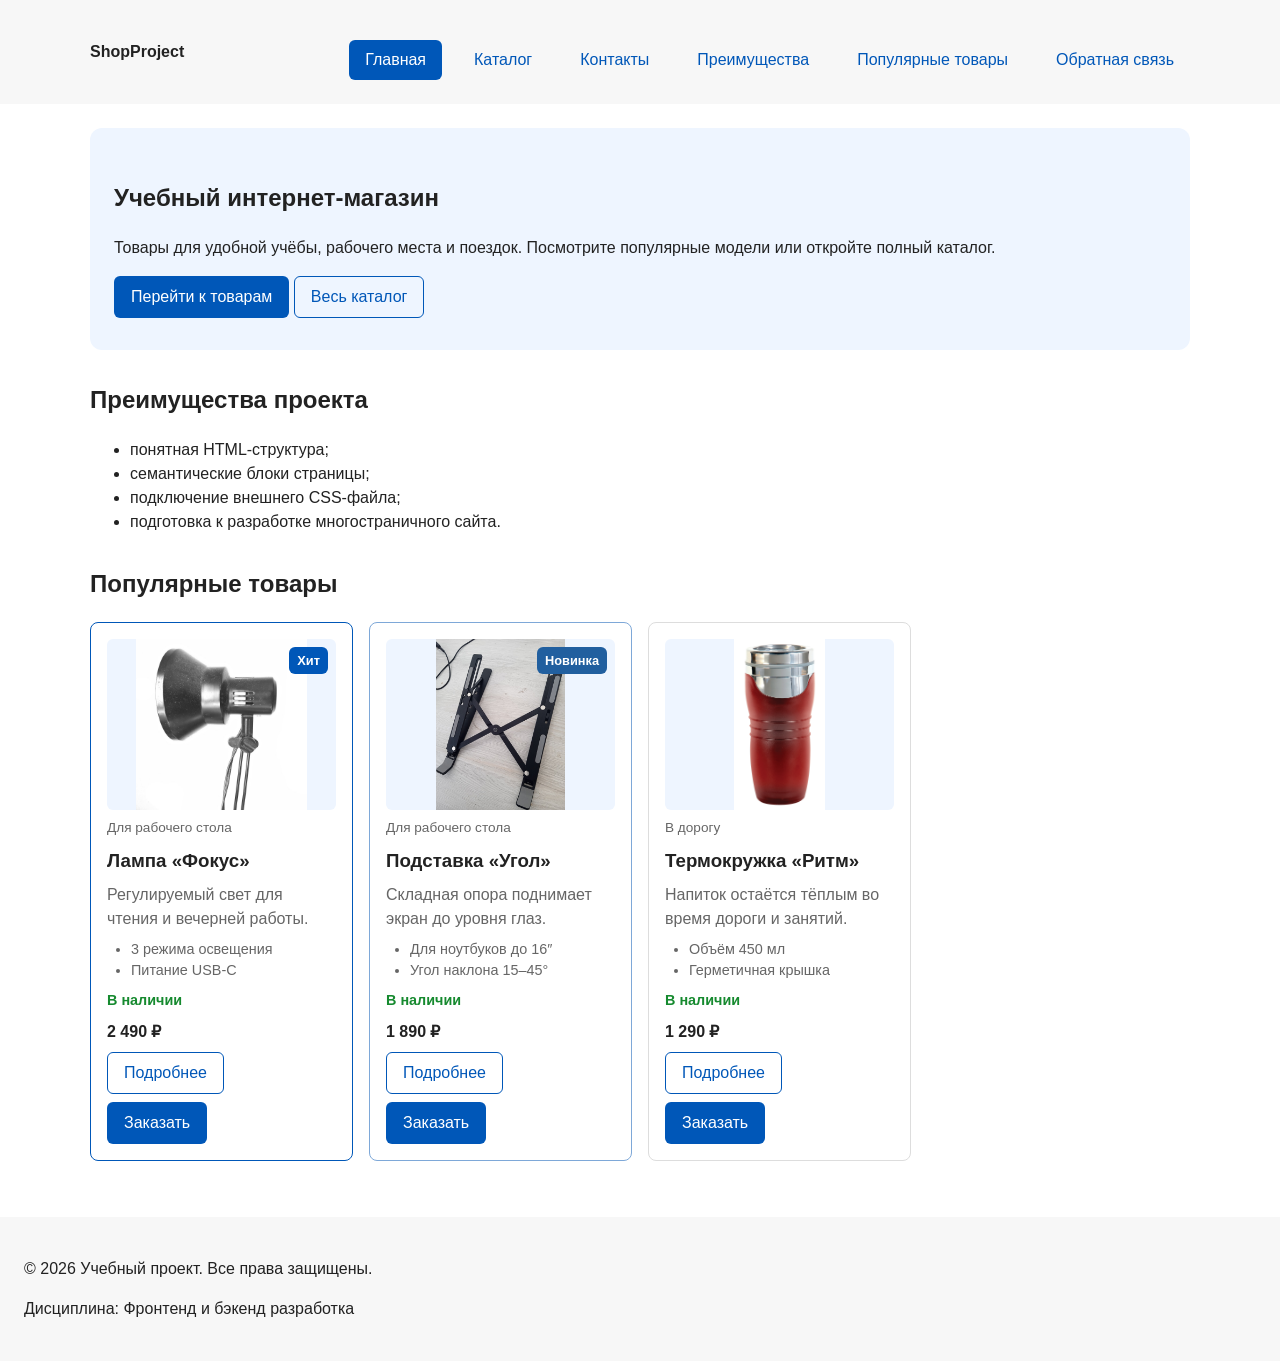
==== commit 8a9db30b: "feat: expand product catalog and add product detail pages" ====
--- a/index.html
+++ b/index.html
@@ -7,7 +7,6 @@
   <meta property="og:type" content="website">
   <meta property="og:title" content="Учебный интернет-магазин">
   <meta property="og:description" content="Учебный frontend-проект интернет-магазина.">
-  <meta property="og:image" content="https://jabrail059.github.io/kr1-html-css-shop/images/preview.jpg">
   <link rel="stylesheet" href="css/style.css">
   <script src="js/main.js" defer></script>
 </head>
@@ -33,11 +32,11 @@
     <section class="hero">
       <h1 class="hero__title">Учебный интернет-магазин</h1>
       <p class="hero__description">
-        Это стартовая страница учебного frontend-проекта.
-        В дальнейшем на её основе будет разработан многостраничный сайт
-        интернет-магазина или каталога услуг.
+        Товары для удобной учёбы, рабочего места и поездок.
+        Посмотрите популярные модели или откройте полный каталог.
       </p>
       <a class="button button--primary hero__button" href="#popular">Перейти к товарам</a>
+      <a class="button button--secondary hero__button" href="catalog.html">Весь каталог</a>
     </section>
 
     <section class="section" id="advantages">
@@ -55,45 +54,66 @@
       <h2 class="section__title">Популярные товары</h2>
 
       <div class="products-grid">
-        <article class="product-card product-card--featured">
-          <h3 class="product-card__title">Товар 1</h3>
-          <p class="product-card__description">Краткое описание учебного товара.</p>
-          <p class="product-card__price">Цена: 1000 руб.</p>
-          <button class="button button--primary product-card__button" type="button" data-product="Товар 1">
+        <article class="product-card product-card--featured" id="product-lamp">
+          <div class="product-card__media">
+            <img class="product-card__image" src="images/lamp.jpg" alt="Чёрная настольная лампа на светлом фоне" width="960" height="961" decoding="async">
+            <span class="product-card__badge">Хит</span>
+          </div>
+          <p class="product-card__category">Для рабочего стола</p>
+          <h3 class="product-card__title">Лампа «Фокус»</h3>
+          <p class="product-card__description">Регулируемый свет для чтения и вечерней работы.</p>
+          <ul class="product-card__features">
+            <li>3 режима освещения</li>
+            <li>Питание USB-C</li>
+          </ul>
+          <p class="product-card__availability">В наличии</p>
+          <p class="product-card__price">2 490 ₽</p>
+          <a class="button button--secondary product-card__more" href="product-lamp.html">Подробнее</a>
+          <button class="button button--primary product-card__button" type="button" data-product="Лампа «Фокус»">
             Заказать
           </button>
         </article>
 
-        <article class="product-card">
-          <h3 class="product-card__title">Товар 2</h3>
-          <p class="product-card__description">Краткое описание учебного товара.</p>
-          <p class="product-card__price">Цена: 1500 руб.</p>
-          <button class="button button--primary product-card__button" type="button" data-product="Товар 2">
+        <article class="product-card product-card--new" id="product-stand">
+          <div class="product-card__media">
+            <img class="product-card__image" src="images/stand.jpg" alt="Чёрная складная подставка для ноутбука" width="960" height="1280" loading="lazy" decoding="async">
+            <span class="product-card__badge product-card__badge--new">Новинка</span>
+          </div>
+          <p class="product-card__category">Для рабочего стола</p>
+          <h3 class="product-card__title">Подставка «Угол»</h3>
+          <p class="product-card__description">Складная опора поднимает экран до уровня глаз.</p>
+          <ul class="product-card__features">
+            <li>Для ноутбуков до 16″</li>
+            <li>Угол наклона 15–45°</li>
+          </ul>
+          <p class="product-card__availability">В наличии</p>
+          <p class="product-card__price">1 890 ₽</p>
+          <a class="button button--secondary product-card__more" href="product-stand.html">Подробнее</a>
+          <button class="button button--primary product-card__button" type="button" data-product="Подставка «Угол»">
             Заказать
           </button>
         </article>
 
-        <article class="product-card">
-          <h3 class="product-card__title">Товар 3</h3>
-          <p class="product-card__description">Краткое описание учебного товара.</p>
-          <p class="product-card__price">Цена: 2000 руб.</p>
-          <button class="button button--primary product-card__button" type="button" data-product="Товар 3">
+        <article class="product-card" id="product-mug">
+          <div class="product-card__media">
+            <img class="product-card__image" src="images/mug.jpg" alt="Красная дорожная термокружка с крышкой" width="816" height="1524" loading="lazy" decoding="async">
+          </div>
+          <p class="product-card__category">В дорогу</p>
+          <h3 class="product-card__title">Термокружка «Ритм»</h3>
+          <p class="product-card__description">Напиток остаётся тёплым во время дороги и занятий.</p>
+          <ul class="product-card__features">
+            <li>Объём 450 мл</li>
+            <li>Герметичная крышка</li>
+          </ul>
+          <p class="product-card__availability">В наличии</p>
+          <p class="product-card__price">1 290 ₽</p>
+          <a class="button button--secondary product-card__more" href="product-mug.html">Подробнее</a>
+          <button class="button button--primary product-card__button" type="button" data-product="Термокружка «Ритм»">
             Заказать
           </button>
         </article>
       </div>
     </section>
-
-
-    <aside class="aside-info">
-      <h2 class="aside-info__title">Информация для студентов</h2>
-      <p class="aside-info__text">
-        В проекте уже используются форма, модальное окно, Flexbox, Grid
-        и БЭМ-структура. На следующих занятиях появятся дополнительные
-        страницы и расширенная адаптивная версия сайта.
-      </p>
-    </aside>
-
   </main>
 
   <footer class="site-footer" id="contacts">
--- a/css/style.css
+++ b/css/style.css
@@ -121,13 +121,15 @@
 .section__title { margin-top: 0; }
 .products-grid {
   display: grid;
-  grid-template-columns: repeat(auto-fit, minmax(220px, 1fr));
+  grid-template-columns: repeat(auto-fill, minmax(min(100%, 220px), 1fr));
   gap: var(--space-md);
 }
 .product-card {
+  position: relative;
   display: flex;
   flex-direction: column;
   gap: var(--space-sm);
+  min-width: 0;
   margin-bottom: 0;
   padding: var(--space-md);
   border: 1px solid var(--color-border);
@@ -135,21 +137,83 @@
   background-color: var(--color-bg);
 }
 .product-card:hover,
+.product-card:focus-within,
 .product-card--featured { border-color: var(--color-primary); }
+.product-card:hover,
+.product-card:focus-within { box-shadow: 0 8px 24px rgba(0, 63, 134, 0.12); }
+.product-card--new { border-color: #7ea8d8; }
+.product-card--sale { border-color: var(--color-danger); }
+.product-card--unavailable { background-color: var(--color-surface); }
+.product-card__media {
+  position: relative;
+  overflow: hidden;
+  border-radius: var(--radius-sm);
+  background-color: var(--color-surface-accent);
+}
+.product-card__image {
+  display: block;
+  width: 100%;
+  height: auto;
+  aspect-ratio: 4 / 3;
+  object-fit: contain;
+}
+.product-card--unavailable .product-card__image { filter: grayscale(0.6); }
+.product-card__badge {
+  position: absolute;
+  top: var(--space-sm);
+  right: var(--space-sm);
+  padding: var(--space-xs) var(--space-sm);
+  border-radius: var(--radius-sm);
+  color: var(--color-white);
+  background-color: var(--color-primary);
+  font-size: 0.8rem;
+  font-weight: 700;
+}
+.product-card__badge--new { background-color: #215f9f; }
+.product-card__badge--sale { background-color: var(--color-danger); }
+.product-card__badge--unavailable { background-color: var(--color-muted); }
+.product-card__category {
+  margin: 0;
+  color: var(--color-muted);
+  font-size: 0.85rem;
+}
 .product-card__title { margin: 0; }
 .product-card__description {
   flex-grow: 1;
   margin: 0;
   color: var(--color-muted);
 }
+.product-card__features {
+  margin: 0;
+  padding-left: var(--space-lg);
+  color: var(--color-muted);
+  font-size: 0.9rem;
+}
+.product-card__availability {
+  margin: 0;
+  color: var(--color-success);
+  font-size: 0.9rem;
+  font-weight: 700;
+}
+.product-card__availability--unavailable { color: var(--color-danger); }
 .product-card__price {
-  margin: 0;
-  font-weight: 700;
+  display: flex;
+  flex-wrap: wrap;
+  align-items: baseline;
+  gap: var(--space-sm);
+  margin: 0;
+  font-weight: 700;
+}
+.product-card__old-price {
+  color: var(--color-muted);
+  font-size: 0.85rem;
+  font-weight: 400;
 }
 .product-card__button {
   align-self: flex-start;
   margin-top: auto;
 }
+.product-card__more { align-self: flex-start; }
 .button {
   display: inline-block;
   padding: var(--space-sm) var(--space-md);
@@ -167,6 +231,7 @@
   color: var(--color-white);
   background-color: var(--color-primary-dark);
 }
+.button--primary:active { background-color: #002f65; }
 .button--secondary {
   color: var(--color-primary);
   background-color: transparent;
@@ -176,6 +241,10 @@
   color: var(--color-white);
   background-color: var(--color-primary);
 }
+.button--secondary:active {
+  color: var(--color-white);
+  background-color: var(--color-primary-dark);
+}
 .button:focus-visible {
   outline: 2px solid var(--color-primary);
   outline-offset: 3px;
@@ -185,13 +254,7 @@
   opacity: 0.6;
   cursor: not-allowed;
 }
-.aside-info {
-  max-width: var(--container-width);
-  margin: 0 auto var(--space-xl);
-  padding: var(--space-md);
-  border-left: 4px solid var(--color-primary);
-  background-color: var(--color-surface);
-}
+.button:disabled:hover { background-color: var(--color-primary); }
 .site-footer {
   padding: var(--space-lg);
   background-color: var(--color-surface);
@@ -200,7 +263,7 @@
 /* Каталог */
 .catalog-layout {
   display: grid;
-  grid-template-columns: 260px 1fr;
+  grid-template-columns: 220px minmax(0, 1fr);
   grid-template-areas: "filters products";
   gap: var(--space-lg);
   max-width: var(--container-width);
@@ -208,34 +271,106 @@
 }
 .catalog-filters {
   grid-area: filters;
+  align-self: start;
   padding: var(--space-md);
   border: 1px solid var(--color-border);
   border-radius: var(--radius-md);
   background-color: var(--color-surface);
 }
-.catalog-filters__form {
+.catalog-filters__title { margin-top: 0; }
+.catalog-filters__list {
   display: grid;
-  gap: var(--space-md);
-}
-.catalog-filters__group {
-  margin: 0;
-  padding: var(--space-md);
-  border: 1px solid var(--color-border);
-  border-radius: var(--radius-sm);
-}
-.catalog-filters__legend { font-weight: 700; }
-.catalog-filters__label {
+  gap: var(--space-xs);
+  margin: 0;
+  padding: 0;
+  list-style: none;
+}
+.catalog-filters__link {
   display: block;
-  margin-bottom: var(--space-sm);
-}
-.catalog-filters__input {
+  padding: var(--space-sm);
+  border-radius: var(--radius-sm);
+  text-decoration: none;
+}
+.catalog-filters__link:hover,
+.catalog-filters__link:focus-visible {
+  color: var(--color-white);
+  background-color: var(--color-primary);
+}
+.catalog-products { grid-area: products; }
+.catalog-products__title { margin-top: 0; }
+.catalog-products__count {
+  margin-left: var(--space-sm);
+  color: var(--color-muted);
+  font-size: 0.8em;
+  font-weight: 400;
+}
+.catalog-products__group {
+  margin-bottom: var(--space-xl);
+  scroll-margin-top: 160px;
+}
+.catalog-products__group-title { margin: 0 0 var(--space-md); }
+
+/* Страница товара */
+.product-detail {
+  display: grid;
+  grid-template-columns: repeat(2, minmax(0, 1fr));
+  align-items: start;
+  gap: var(--space-xl);
+  max-width: var(--container-width);
+  margin: 0 auto var(--space-xl);
+}
+.product-detail__media {
+  overflow: hidden;
+  border-radius: var(--radius-md);
+  background-color: var(--color-surface-accent);
+}
+.product-detail__image {
+  display: block;
   width: 100%;
-  padding: 8px 10px;
-  border: 1px solid var(--color-border);
-  border-radius: var(--radius-sm);
-  font: inherit;
-}
-.catalog-products { grid-area: products; }
+  height: auto;
+  aspect-ratio: 4 / 3;
+  object-fit: contain;
+}
+.product-detail__category { margin: 0 0 var(--space-sm); }
+.product-detail__title { margin: 0 0 var(--space-md); }
+.product-detail__description { margin: 0 0 var(--space-md); }
+.product-detail__availability {
+  margin: 0 0 var(--space-sm);
+  color: var(--color-success);
+  font-weight: 700;
+}
+.product-detail__availability--unavailable { color: var(--color-danger); }
+.product-detail__price {
+  margin: 0 0 var(--space-lg);
+  font-size: 1.4rem;
+  font-weight: 700;
+}
+.product-detail__old-price {
+  margin-right: var(--space-sm);
+  color: var(--color-muted);
+  font-size: 1rem;
+  font-weight: 400;
+}
+.product-detail__heading { margin: 0 0 var(--space-sm); }
+.product-detail__features { margin: 0 0 var(--space-lg); padding-left: var(--space-lg); }
+
+@media (max-width: 760px) {
+  .site-header__inner { display: block; }
+  .site-nav { overflow-x: auto; }
+  .site-nav__list {
+    width: max-content;
+    flex-wrap: nowrap;
+    justify-content: flex-start;
+    gap: var(--space-xs);
+    margin-top: var(--space-sm);
+  }
+  .site-nav__link { padding: var(--space-sm); }
+  .catalog-layout {
+    grid-template-columns: minmax(0, 1fr);
+    grid-template-areas: "filters" "products";
+  }
+  .product-detail { grid-template-columns: minmax(0, 1fr); }
+}
 
 /* Диалог и форма заявки */
 .order-dialog {
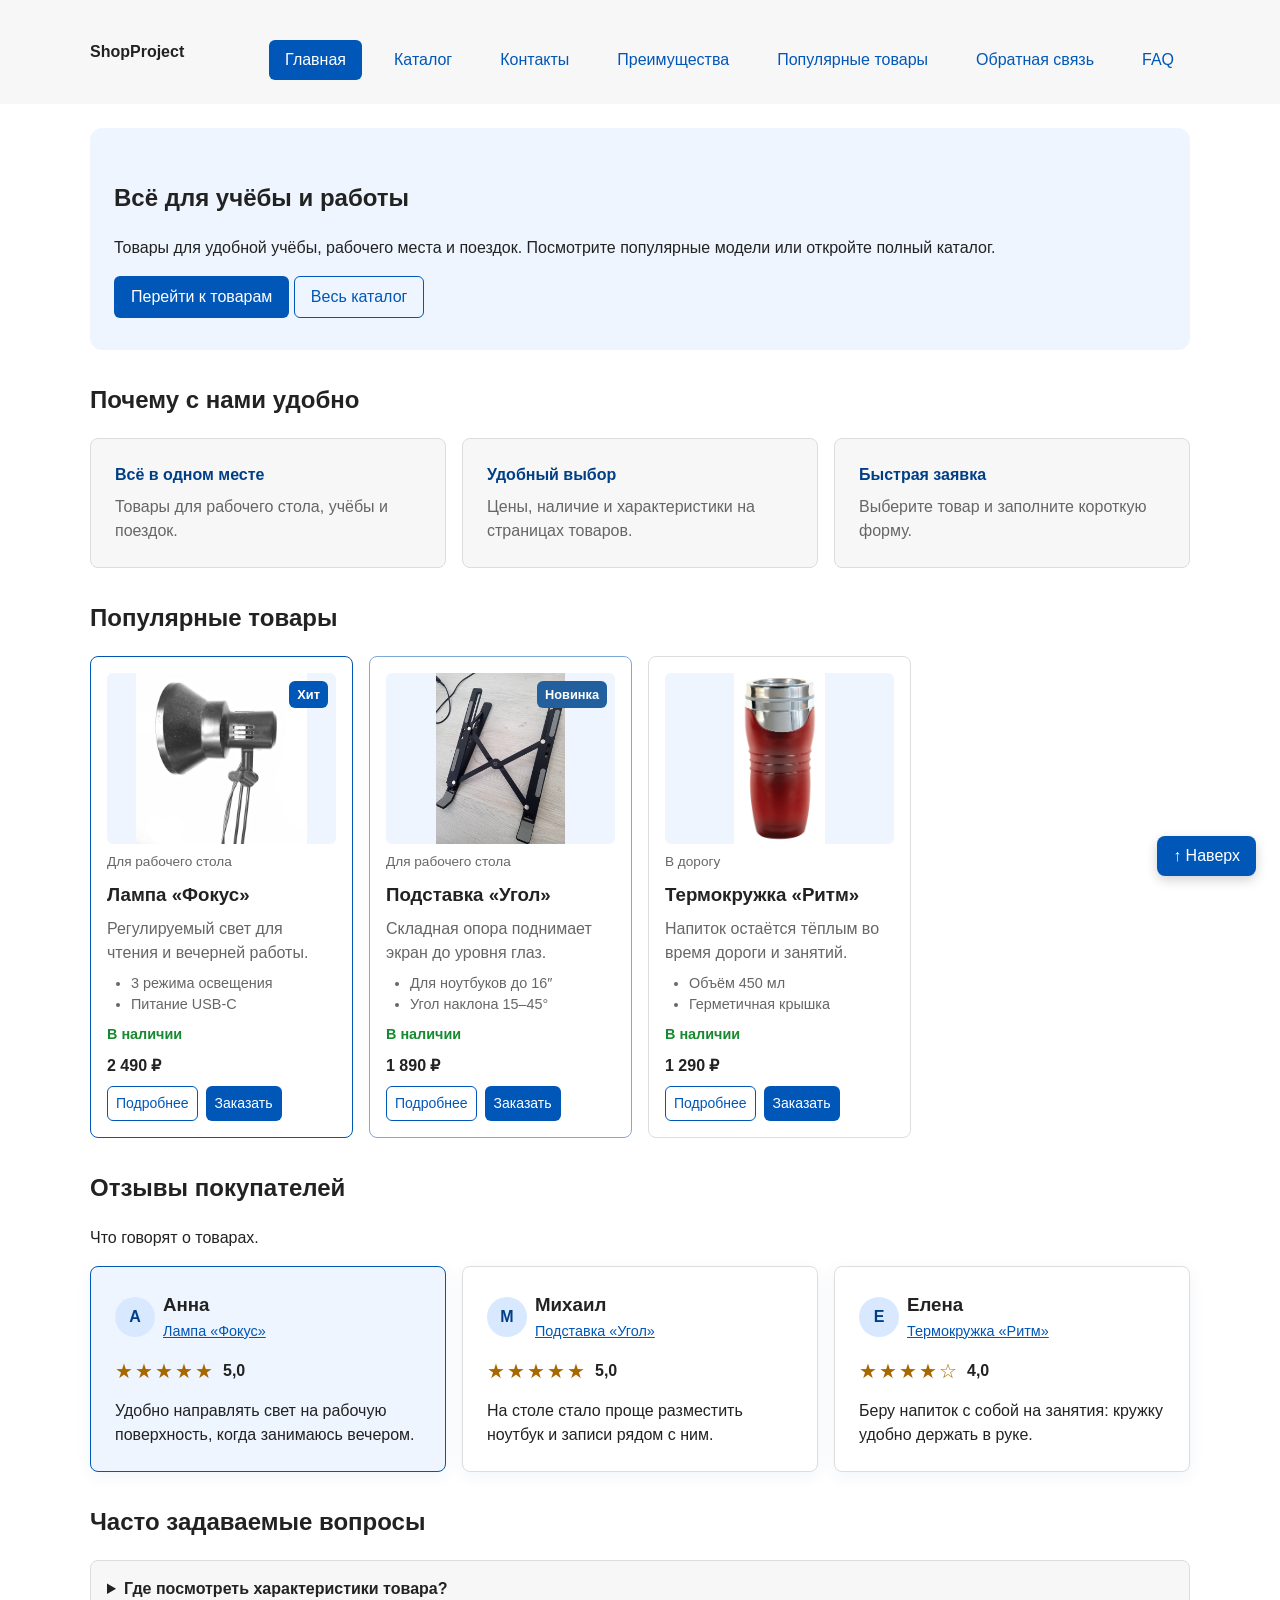
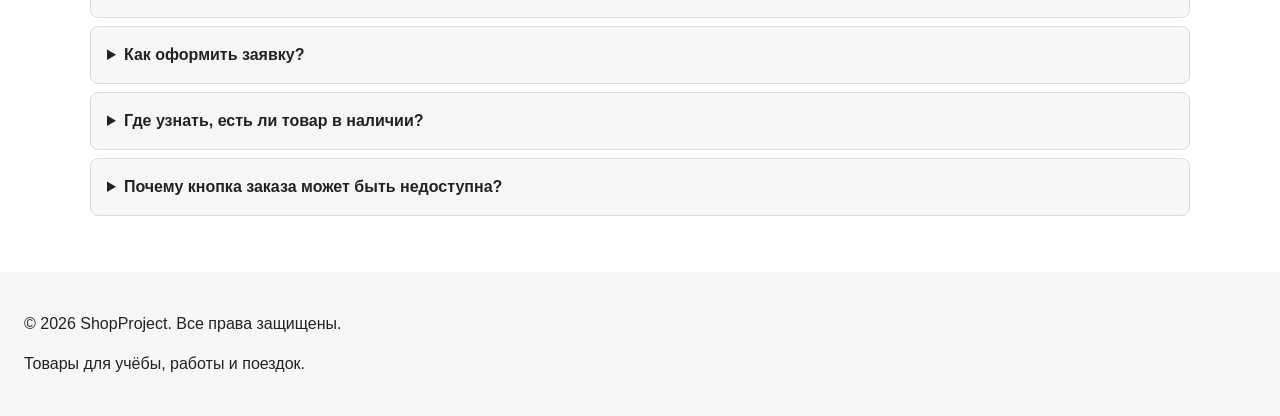
==== commit 36a854c1: "feat: add FAQ, reviews, product details and card variants" ====
--- a/index.html
+++ b/index.html
@@ -3,10 +3,10 @@
 <head>
   <meta charset="UTF-8">
   <meta name="viewport" content="width=device-width, initial-scale=1.0">
-  <title>Главная</title>
+  <title>ShopProject — товары для учёбы и работы</title>
   <meta property="og:type" content="website">
-  <meta property="og:title" content="Учебный интернет-магазин">
-  <meta property="og:description" content="Учебный frontend-проект интернет-магазина.">
+  <meta property="og:title" content="ShopProject">
+  <meta property="og:description" content="Товары для учёбы, рабочего места и поездок.">
   <link rel="stylesheet" href="css/style.css">
   <script src="js/main.js" defer></script>
 </head>
@@ -22,15 +22,15 @@
           <li class="site-nav__item"><a class="site-nav__link" href="index.html#advantages">Преимущества</a></li>
           <li class="site-nav__item"><a class="site-nav__link" href="index.html#popular">Популярные товары</a></li>
           <li class="site-nav__item"><a class="site-nav__link" href="index.html#contacts">Обратная связь</a></li>
+          <li class="site-nav__item"><a class="site-nav__link" href="#faq">FAQ</a></li>
         </ul>
       </nav>
     </div>
   </header>
 
   <main>
-    <!-- Основное содержимое страницы -->
     <section class="hero">
-      <h1 class="hero__title">Учебный интернет-магазин</h1>
+      <h1 class="hero__title">Всё для учёбы и работы</h1>
       <p class="hero__description">
         Товары для удобной учёбы, рабочего места и поездок.
         Посмотрите популярные модели или откройте полный каталог.
@@ -40,13 +40,12 @@
     </section>
 
     <section class="section" id="advantages">
-      <h2 class="section__title">Преимущества проекта</h2>
+      <h2 class="section__title">Почему с нами удобно</h2>
 
       <ul class="advantages-list">
-        <li>понятная HTML-структура;</li>
-        <li>семантические блоки страницы;</li>
-        <li>подключение внешнего CSS-файла;</li>
-        <li>подготовка к разработке многостраничного сайта.</li>
+        <li class="advantages-list__item"><strong>Всё в одном месте</strong><span>Товары для рабочего стола, учёбы и поездок.</span></li>
+        <li class="advantages-list__item"><strong>Удобный выбор</strong><span>Цены, наличие и характеристики на страницах товаров.</span></li>
+        <li class="advantages-list__item"><strong>Быстрая заявка</strong><span>Выберите товар и заполните короткую форму.</span></li>
       </ul>
     </section>
     
@@ -68,10 +67,10 @@
           </ul>
           <p class="product-card__availability">В наличии</p>
           <p class="product-card__price">2 490 ₽</p>
-          <a class="button button--secondary product-card__more" href="product-lamp.html">Подробнее</a>
-          <button class="button button--primary product-card__button" type="button" data-product="Лампа «Фокус»">
-            Заказать
-          </button>
+          <div class="product-card__actions">
+            <a class="button button--secondary" href="product-lamp.html">Подробнее</a>
+            <button class="button button--primary product-card__button" type="button" data-product="Лампа «Фокус»">Заказать</button>
+          </div>
         </article>
 
         <article class="product-card product-card--new" id="product-stand">
@@ -88,10 +87,10 @@
           </ul>
           <p class="product-card__availability">В наличии</p>
           <p class="product-card__price">1 890 ₽</p>
-          <a class="button button--secondary product-card__more" href="product-stand.html">Подробнее</a>
-          <button class="button button--primary product-card__button" type="button" data-product="Подставка «Угол»">
-            Заказать
-          </button>
+          <div class="product-card__actions">
+            <a class="button button--secondary" href="product-stand.html">Подробнее</a>
+            <button class="button button--primary product-card__button" type="button" data-product="Подставка «Угол»">Заказать</button>
+          </div>
         </article>
 
         <article class="product-card" id="product-mug">
@@ -107,22 +106,85 @@
           </ul>
           <p class="product-card__availability">В наличии</p>
           <p class="product-card__price">1 290 ₽</p>
-          <a class="button button--secondary product-card__more" href="product-mug.html">Подробнее</a>
-          <button class="button button--primary product-card__button" type="button" data-product="Термокружка «Ритм»">
-            Заказать
-          </button>
-        </article>
+          <div class="product-card__actions">
+            <a class="button button--secondary" href="product-mug.html">Подробнее</a>
+            <button class="button button--primary product-card__button" type="button" data-product="Термокружка «Ритм»">Заказать</button>
+          </div>
+        </article>
+      </div>
+    </section>
+
+    <section class="section" id="reviews" aria-labelledby="reviews-title">
+      <h2 class="section__title" id="reviews-title">Отзывы покупателей</h2>
+      <p class="section__description">Что говорят о товарах.</p>
+      <div class="reviews-grid">
+        <article class="review-card review-card--featured">
+          <div class="review-card__person">
+            <span class="review-card__avatar" aria-hidden="true">А</span>
+            <div>
+              <h3 class="review-card__author">Анна</h3>
+              <a class="review-card__product" href="product-lamp.html">Лампа «Фокус»</a>
+            </div>
+          </div>
+          <div class="review-card__rating"><span class="review-card__stars" role="img" aria-label="5 из 5 звёзд">★★★★★</span><span class="review-card__score">5,0</span></div>
+          <blockquote class="review-card__quote">Удобно направлять свет на рабочую поверхность, когда занимаюсь вечером.</blockquote>
+        </article>
+        <article class="review-card">
+          <div class="review-card__person">
+            <span class="review-card__avatar" aria-hidden="true">М</span>
+            <div>
+              <h3 class="review-card__author">Михаил</h3>
+              <a class="review-card__product" href="product-stand.html">Подставка «Угол»</a>
+            </div>
+          </div>
+          <div class="review-card__rating"><span class="review-card__stars" role="img" aria-label="5 из 5 звёзд">★★★★★</span><span class="review-card__score">5,0</span></div>
+          <blockquote class="review-card__quote">На столе стало проще разместить ноутбук и записи рядом с ним.</blockquote>
+        </article>
+        <article class="review-card">
+          <div class="review-card__person">
+            <span class="review-card__avatar" aria-hidden="true">Е</span>
+            <div>
+              <h3 class="review-card__author">Елена</h3>
+              <a class="review-card__product" href="product-mug.html">Термокружка «Ритм»</a>
+            </div>
+          </div>
+          <div class="review-card__rating"><span class="review-card__stars" role="img" aria-label="4 из 5 звёзд">★★★★☆</span><span class="review-card__score">4,0</span></div>
+          <blockquote class="review-card__quote">Беру напиток с собой на занятия: кружку удобно держать в руке.</blockquote>
+        </article>
+      </div>
+    </section>
+
+    <section class="section section--faq" id="faq" aria-labelledby="faq-title">
+      <h2 class="section__title" id="faq-title">Часто задаваемые вопросы</h2>
+      <div class="faq__list">
+        <details class="faq__item">
+          <summary class="faq__question">Где посмотреть характеристики товара?</summary>
+          <p class="faq__answer">Нажмите «Подробнее» в карточке товара на главной странице или в каталоге. Откроется отдельная страница с фотографией, подробным описанием, характеристиками, ценой и отзывами. Там же можно проверить наличие и вернуться в нужный раздел каталога.</p>
+        </details>
+        <details class="faq__item">
+          <summary class="faq__question">Как оформить заявку?</summary>
+          <p class="faq__answer">Выберите товар и нажмите «Заказать» на его странице или в карточке среди популярных товаров. В открывшейся форме уже будет указано название товара: заполните имя, электронную почту и телефон, при желании добавьте комментарий, затем отметьте согласие на обработку данных. После проверки полей появится сообщение о заполненной заявке.</p>
+        </details>
+        <details class="faq__item">
+          <summary class="faq__question">Где узнать, есть ли товар в наличии?</summary>
+          <p class="faq__answer">Посмотрите пометку «В наличии» или «Нет в наличии» в карточке каталога. Такой же статус показан на странице товара рядом с ценой и кнопкой заказа. Это позволяет проверить доступность до заполнения заявки.</p>
+        </details>
+        <details class="faq__item">
+          <summary class="faq__question">Почему кнопка заказа может быть недоступна?</summary>
+          <p class="faq__answer">Если товар отмечен как «Нет в наличии», кнопка «Заказать» отключена, поэтому открыть форму заявки для него нельзя. При этом страница товара остаётся доступной: можно посмотреть фотографии, характеристики и отзывы, а затем вернуться в каталог и выбрать другой товар.</p>
+        </details>
       </div>
     </section>
   </main>
 
   <footer class="site-footer" id="contacts">
-    <p class="site-footer__text">&copy; 2026 Учебный проект. Все права защищены.</p>
-    <p class="site-footer__text">Дисциплина: Фронтенд и бэкенд разработка</p>
+    <p class="site-footer__text">&copy; 2026 ShopProject. Все права защищены.</p>
+    <p class="site-footer__text">Товары для учёбы, работы и поездок.</p>
   </footer>
 
   <dialog class="order-dialog" id="order-dialog" aria-labelledby="order-dialog-title">
     <h2 class="order-dialog__title" id="order-dialog-title">Оформление заявки</h2>
+    <p class="order-dialog__product">Товар: <strong id="order-dialog-product"></strong></p>
 
     <form class="order-form" id="order-form" action="#" method="post" novalidate>
       <input id="selected-product" name="selected-product" type="hidden">
@@ -220,9 +282,10 @@
     </form>
   </dialog>
 
-  <p class="success-message" id="success-message" hidden>
-    Форма успешно отправлена!
+  <p class="success-message" id="success-message" role="status" hidden>
+    Заявка заполнена.
   </p>
 
+  <a class="back-to-top" href="#">↑ Наверх</a>
 </body>
 </html>
--- a/css/style.css
+++ b/css/style.css
@@ -119,6 +119,83 @@
   margin: 0 auto var(--space-xl);
 }
 .section__title { margin-top: 0; }
+.section--faq { scroll-margin-top: 160px; }
+.advantages-list {
+  display: grid;
+  grid-template-columns: repeat(auto-fit, minmax(min(100%, 250px), 1fr));
+  gap: var(--space-md);
+  margin: 0;
+  padding: 0;
+  list-style: none;
+}
+.advantages-list__item {
+  display: flex;
+  flex-direction: column;
+  gap: var(--space-sm);
+  padding: var(--space-lg);
+  border: 1px solid var(--color-border);
+  border-radius: var(--radius-md);
+  background-color: var(--color-surface);
+}
+.advantages-list__item strong { color: var(--color-primary-dark); }
+.advantages-list__item span { color: var(--color-muted); }
+.reviews-grid {
+  display: grid;
+  grid-template-columns: repeat(auto-fit, minmax(min(100%, 250px), 1fr));
+  gap: var(--space-md);
+}
+.review-card {
+  display: flex;
+  flex-direction: column;
+  gap: var(--space-md);
+  padding: var(--space-lg);
+  border: 1px solid var(--color-border);
+  border-radius: var(--radius-md);
+  background-color: var(--color-bg);
+  box-shadow: 0 4px 16px rgba(0, 63, 134, 0.06);
+}
+.review-card--featured {
+  border-color: var(--color-primary);
+  background-color: var(--color-surface-accent);
+}
+.review-card__person { display: flex; align-items: center; gap: var(--space-sm); }
+.review-card__avatar {
+  display: grid;
+  flex: 0 0 40px;
+  place-items: center;
+  width: 40px;
+  height: 40px;
+  border-radius: 50%;
+  color: var(--color-primary-dark);
+  background-color: #d8e9ff;
+  font-weight: 700;
+}
+.review-card__author { margin: 0; font-weight: 700; }
+.review-card__product { font-size: 0.9rem; }
+.review-card__rating { display: flex; align-items: center; gap: var(--space-sm); }
+.review-card__stars {
+  color: #a76800;
+  font-size: 1.25rem;
+  letter-spacing: 2px;
+  line-height: 1;
+  white-space: nowrap;
+}
+.review-card__score { font-weight: 700; }
+.review-card__quote { flex-grow: 1; margin: 0; }
+.faq__list { display: grid; gap: var(--space-sm); }
+.faq__item {
+  padding: var(--space-md);
+  border: 1px solid var(--color-border);
+  border-radius: var(--radius-md);
+  background-color: var(--color-surface);
+}
+.faq__item[open] { border-color: var(--color-primary); }
+.faq__question { cursor: pointer; font-weight: 700; }
+.faq__question:focus-visible {
+  outline: 2px solid var(--color-primary);
+  outline-offset: 4px;
+}
+.faq__answer { margin: var(--space-sm) 0 0; }
 .products-grid {
   display: grid;
   grid-template-columns: repeat(auto-fill, minmax(min(100%, 220px), 1fr));
@@ -213,7 +290,18 @@
   align-self: flex-start;
   margin-top: auto;
 }
-.product-card__more { align-self: flex-start; }
+.product-card__actions {
+  display: flex;
+  align-items: center;
+  gap: var(--space-sm);
+  margin-top: auto;
+  white-space: nowrap;
+}
+.product-card__actions .button {
+  padding: 6px var(--space-sm);
+  font-size: 0.875rem;
+}
+.product-card__actions .product-card__button { margin-top: 0; }
 .button {
   display: inline-block;
   padding: var(--space-sm) var(--space-md);
@@ -259,6 +347,21 @@
   padding: var(--space-lg);
   background-color: var(--color-surface);
 }
+.back-to-top {
+  position: fixed;
+  right: var(--space-lg);
+  bottom: var(--space-lg);
+  z-index: 900;
+  padding: var(--space-sm) var(--space-md);
+  border-radius: var(--radius-md);
+  color: var(--color-white);
+  background-color: var(--color-primary);
+  text-decoration: none;
+  box-shadow: 0 4px 12px rgba(0, 0, 0, 0.18);
+}
+.back-to-top:hover,
+.back-to-top:focus-visible { color: var(--color-white); background-color: var(--color-primary-dark); }
+.back-to-top:focus-visible { outline: 2px solid var(--color-primary-dark); outline-offset: 3px; }
 
 /* Каталог */
 .catalog-layout {
@@ -333,6 +436,34 @@
 }
 .product-detail__category { margin: 0 0 var(--space-sm); }
 .product-detail__title { margin: 0 0 var(--space-md); }
+.product-detail__rating {
+  display: flex;
+  flex-wrap: wrap;
+  align-items: center;
+  gap: var(--space-sm);
+  margin-bottom: var(--space-lg);
+}
+.product-detail__rating a { margin-left: var(--space-sm); font-size: 0.9rem; }
+.product-detail__stars {
+  position: relative;
+  display: inline-block;
+  color: #cccccc;
+  font-size: 1.25rem;
+  letter-spacing: 2px;
+  line-height: 1;
+  white-space: nowrap;
+}
+.product-detail__stars::before {
+  position: absolute;
+  top: 0;
+  left: 0;
+  width: 100%;
+  overflow: hidden;
+  color: #a76800;
+  content: "★★★★★";
+}
+.product-detail__stars--four-half::before { width: 90%; }
+.product-detail__stars--four::before { width: 80%; }
 .product-detail__description { margin: 0 0 var(--space-md); }
 .product-detail__availability {
   margin: 0 0 var(--space-sm);
@@ -352,7 +483,32 @@
   font-weight: 400;
 }
 .product-detail__heading { margin: 0 0 var(--space-sm); }
-.product-detail__features { margin: 0 0 var(--space-lg); padding-left: var(--space-lg); }
+.product-detail__actions {
+  display: flex;
+  flex-wrap: wrap;
+  gap: var(--space-sm);
+  margin: 0 0 var(--space-lg);
+}
+.product-detail__specs { margin: 0; border-top: 1px solid var(--color-border); }
+.product-detail__spec-row {
+  display: grid;
+  grid-template-columns: repeat(2, minmax(0, 1fr));
+  gap: var(--space-md);
+  padding: var(--space-sm) 0;
+  border-bottom: 1px solid var(--color-border);
+}
+.product-detail__spec-row dt { color: var(--color-muted); }
+.product-detail__spec-row dd { margin: 0; font-weight: 700; }
+.product-reviews { scroll-margin-top: 160px; }
+.product-reviews__header {
+  display: flex;
+  flex-wrap: wrap;
+  align-items: baseline;
+  gap: var(--space-sm);
+  margin-bottom: var(--space-md);
+}
+.product-reviews__header .section__title { margin: 0; }
+.product-reviews__count { color: var(--color-muted); }
 
 @media (max-width: 760px) {
   .site-header__inner { display: block; }
@@ -370,6 +526,11 @@
     grid-template-areas: "filters" "products";
   }
   .product-detail { grid-template-columns: minmax(0, 1fr); }
+  .back-to-top { right: var(--space-sm); bottom: var(--space-sm); }
+}
+
+@media (prefers-reduced-motion: reduce) {
+  html { scroll-behavior: auto; }
 }
 
 /* Диалог и форма заявки */
@@ -381,6 +542,7 @@
 }
 .order-dialog::backdrop { background-color: rgba(0, 0, 0, 0.5); }
 .order-dialog__title { margin-top: 0; }
+.order-dialog__product { margin: 0 0 var(--space-md); color: var(--color-muted); }
 .order-form__field { margin-bottom: var(--space-md); }
 .order-form__label {
   display: block;
